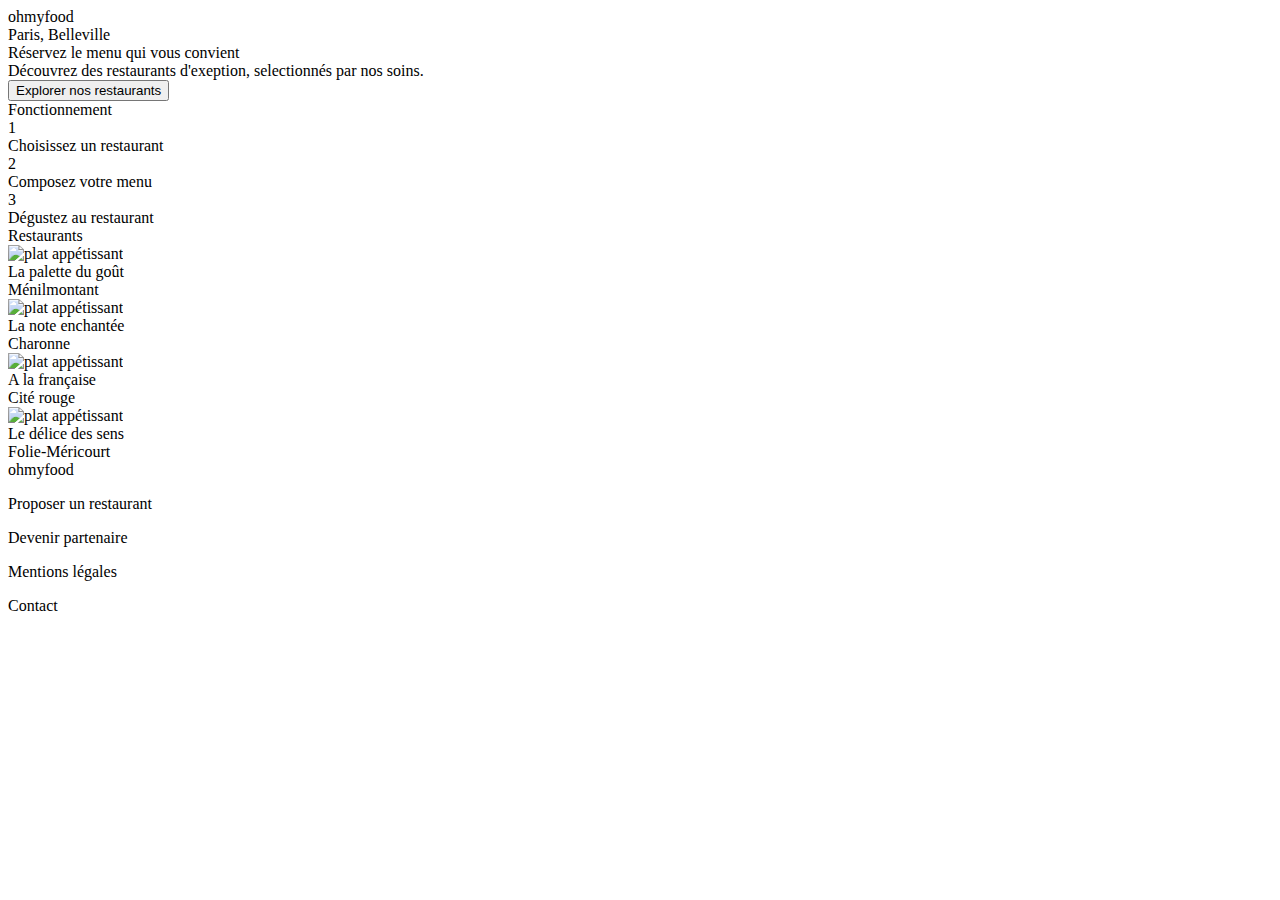
==== index.html @ 2b708295 "Accueil/mobile: image dans HTML" ====
<!DOCTYPE html>
<html lang="fr">
<head>
    <meta charset="UTF-8">
    <meta http-equiv="X-UA-Compatible" content="IE=edge">
    <meta name="viewport" content="width=device-width, initial-scale=1.0">
    <link rel="preconnect" href="https://fonts.gstatic.com">
    <link href="https://fonts.googleapis.com/css2?family=Shrikhand&display=swap" rel="stylesheet">
    <link rel="preconnect" href="https://fonts.gstatic.com">
    <link href="https://fonts.googleapis.com/css2?family=Roboto&family=Shrikhand&display=swap" rel="stylesheet">
    <link rel="stylesheet" href="style.css">
    <script src="https://kit.fontawesome.com/2bb2f2a2a8.js" crossorigin="anonymous"></script>
    <title>Document</title>
</head>
<body>

    <!-- ACCUEIL -->
    <header>
        <div class="logo">ohmyfood</div>
    </header>

    <div class="localisation">
        <i></i>
        <div class="lieu">Paris, Belleville</div>
    </div>

    <div class="presentation">
        <div class="titre1 titre1__principal">Réservez le menu qui vous convient</div>
        <div class="titre1__description">Découvrez des restaurants d'exeption, selectionnés par nos soins.</div>
        <button class="btn">Explorer nos restaurants</button>
    </div>


    <!-- FONCTIONNEMENT -->
    <div class="fonctionnements__bloc">
        <div class="titre1">Fonctionnement</div>

        <div class="fonctionnements__liste">

            <div class="fonctionnement fonctionnement--gris">
                <div class="fonctionnement__numero">1</div>
                <i class="fas fa-mobile-alt"></i>
                <div class="fonctionnement__txt">Choisissez un restaurant</div>
            </div>

            <div class="fonctionnement fonctionnement--beige">
                <div class="fonctionnement__numero">2</div>
                <i class="fas fa-bars"></i>
                <div class="fonctionnement__txt">Composez votre menu</div>
            </div>

            <div class="fonctionnement fonctionnement--violet">
                <div class="fonctionnement__numero">3</div>
                <i class="fas fa-store "></i>
                <div class="fonctionnement__txt">Dégustez au restaurant</div>
            </div>
        </div>
        
    </div>

      <!-- RESTAURANTS -->
      <div class="restaurants__bloc">
        <div class="titre1">Restaurants</div>

        <div class="restaurants__liste">

            <div class="restaurant">
                <img class="image1" src="/images/1.jpg" alt="plat appétissant">
                <div class="restaurant__footer">
                    <div class="restaurant__info"> 
                        <div class="restaurant__info__nom">La palette du goût</div>
                        <div class="restaurant__info__lieu">Ménilmontant</div>
                    </div>
                    <i class="far fa-heart"></i>
                </div> 
            </div>

            <div class="restaurant">
                <img class="image2" src="/images/2.jpg" alt="plat appétissant">
                <div class="restaurant__footer">
                    <div class="restaurant__info"> 
                        <div class="restaurant__info__nom">La note enchantée</div>
                        <div class="restaurant__info__lieu">Charonne</div>
                    </div>
                    <i class="far fa-heart"></i>
                </div> 
            </div>

            <div class="restaurant">
                <img class="image3" src="/images/3.jpg" alt="plat appétissant">
                <div class="restaurant__footer">
                    <div class="restaurant__info"> 
                        <div class="restaurant__info__nom">A la française</div>
                        <div class="restaurant__info__lieu">Cité rouge</div>
                    </div>
                    <i class="far fa-heart"></i>
                </div> 
            </div>

            <div class="restaurant">
                <img class="image4" src="/images/4.jpg" alt="plat appétissant">
                <div class="restaurant__footer">
                    <div class="restaurant__info"> 
                        <div class="restaurant__info__nom">Le délice des sens</div>
                        <div class="restaurant__info__lieu">Folie-Méricourt</div>
                    </div>
                    <i class="far fa-heart"></i>
                </div> 
            </div>
         </div>
    </div>

    <!-- FOOTER -->

    <footer>
        <div class="logo logo--smallwhite">ohmyfood</div>
        
        <div class="footer__proposer">
            <i class="fas fa-utensils"></i>
            <p>Proposer un restaurant</p>
        </div>

        <div class="footer__devenir">
            <i class="fas fa-hands-helping"></i>
            <p>Devenir partenaire</p>
        </div>

        <div class="footer__mentions"><p> Mentions légales</p></div>

        <div class="footer__contact"><p> Contact</p></div>

    </footer>


    
</body>
</html>
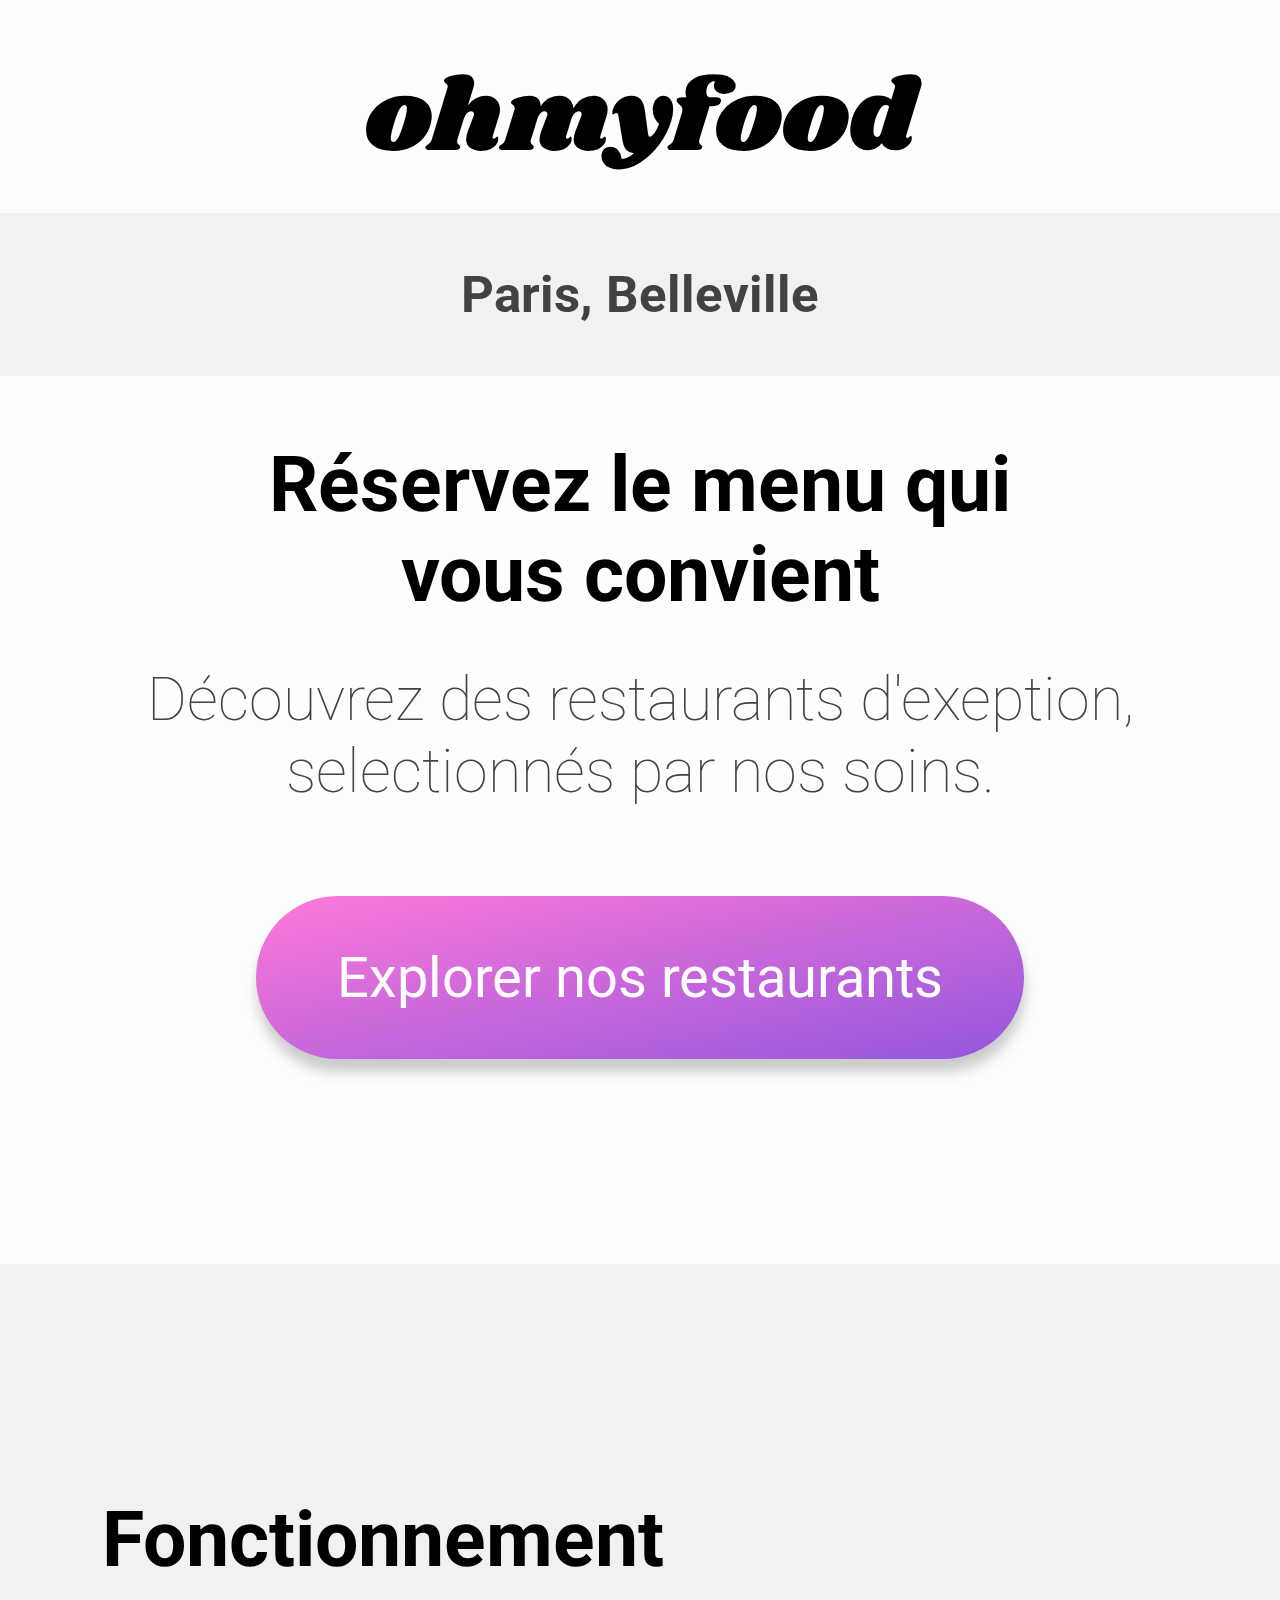
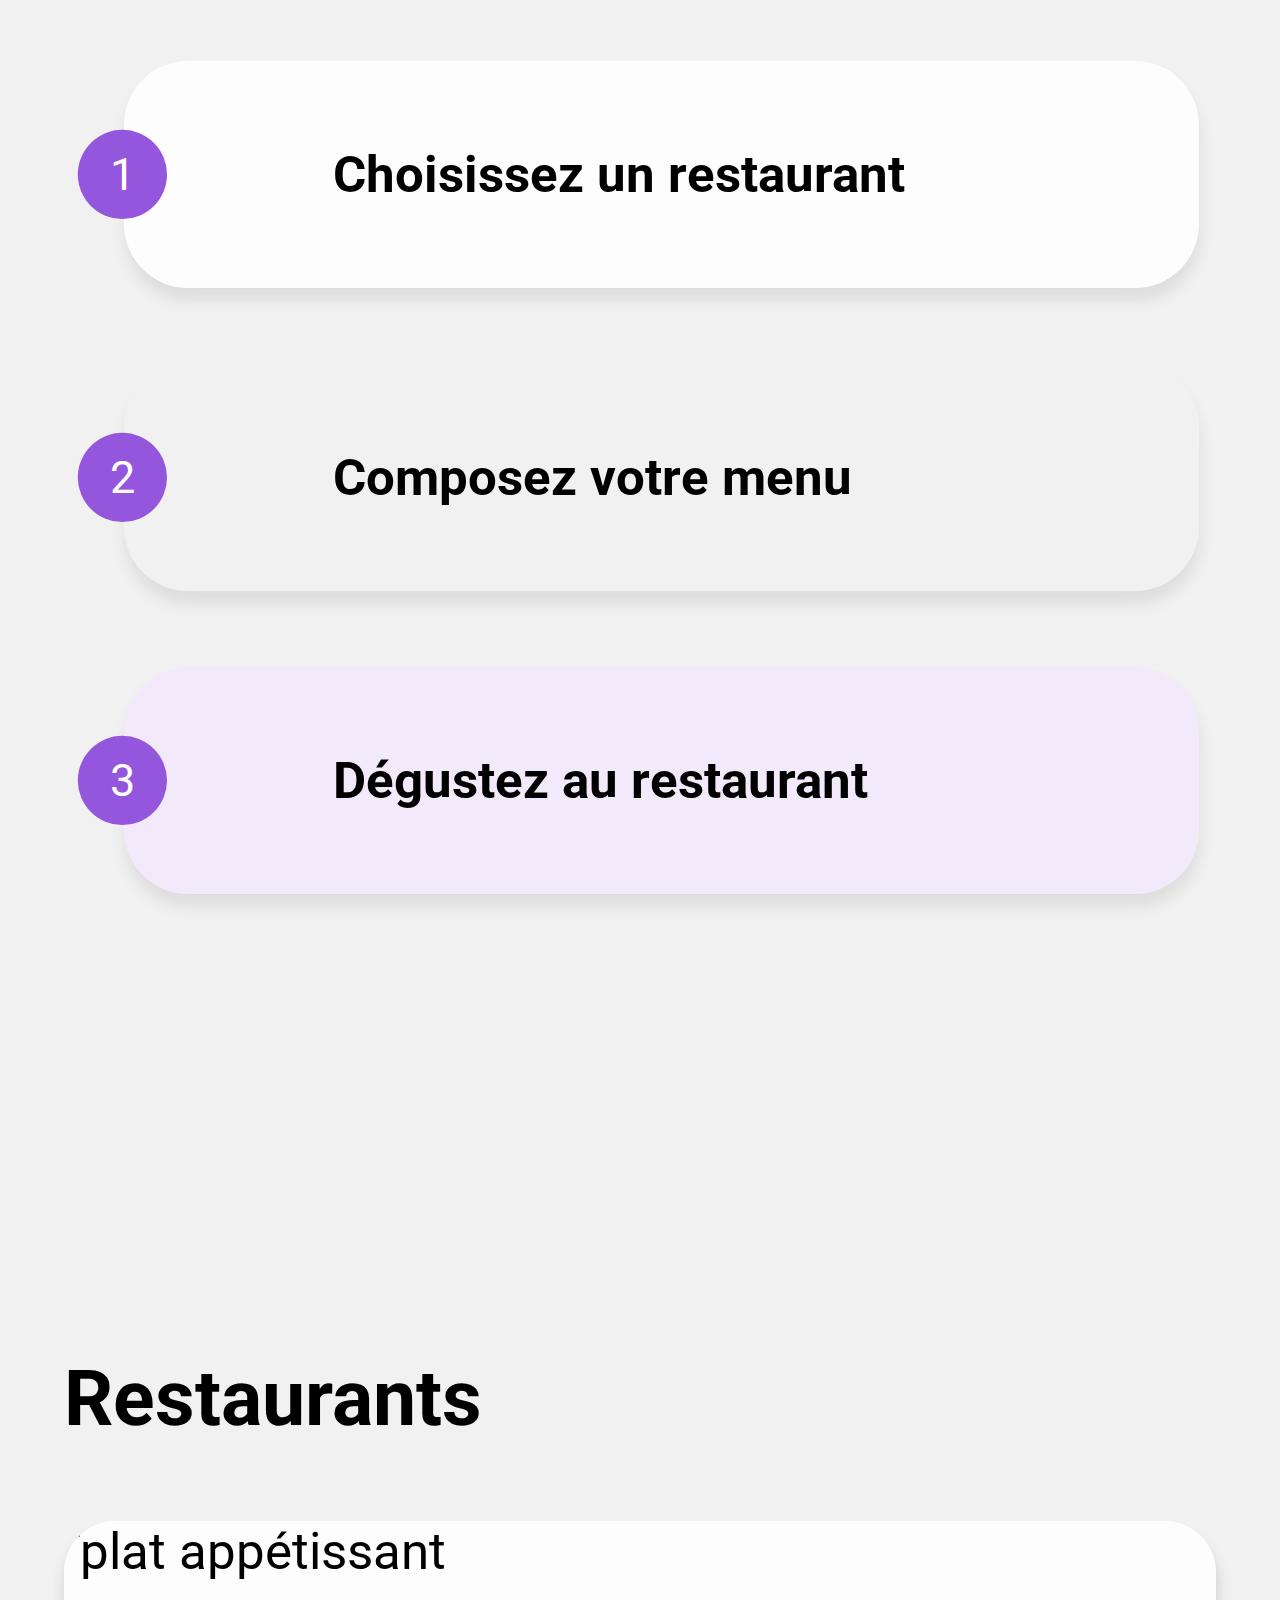
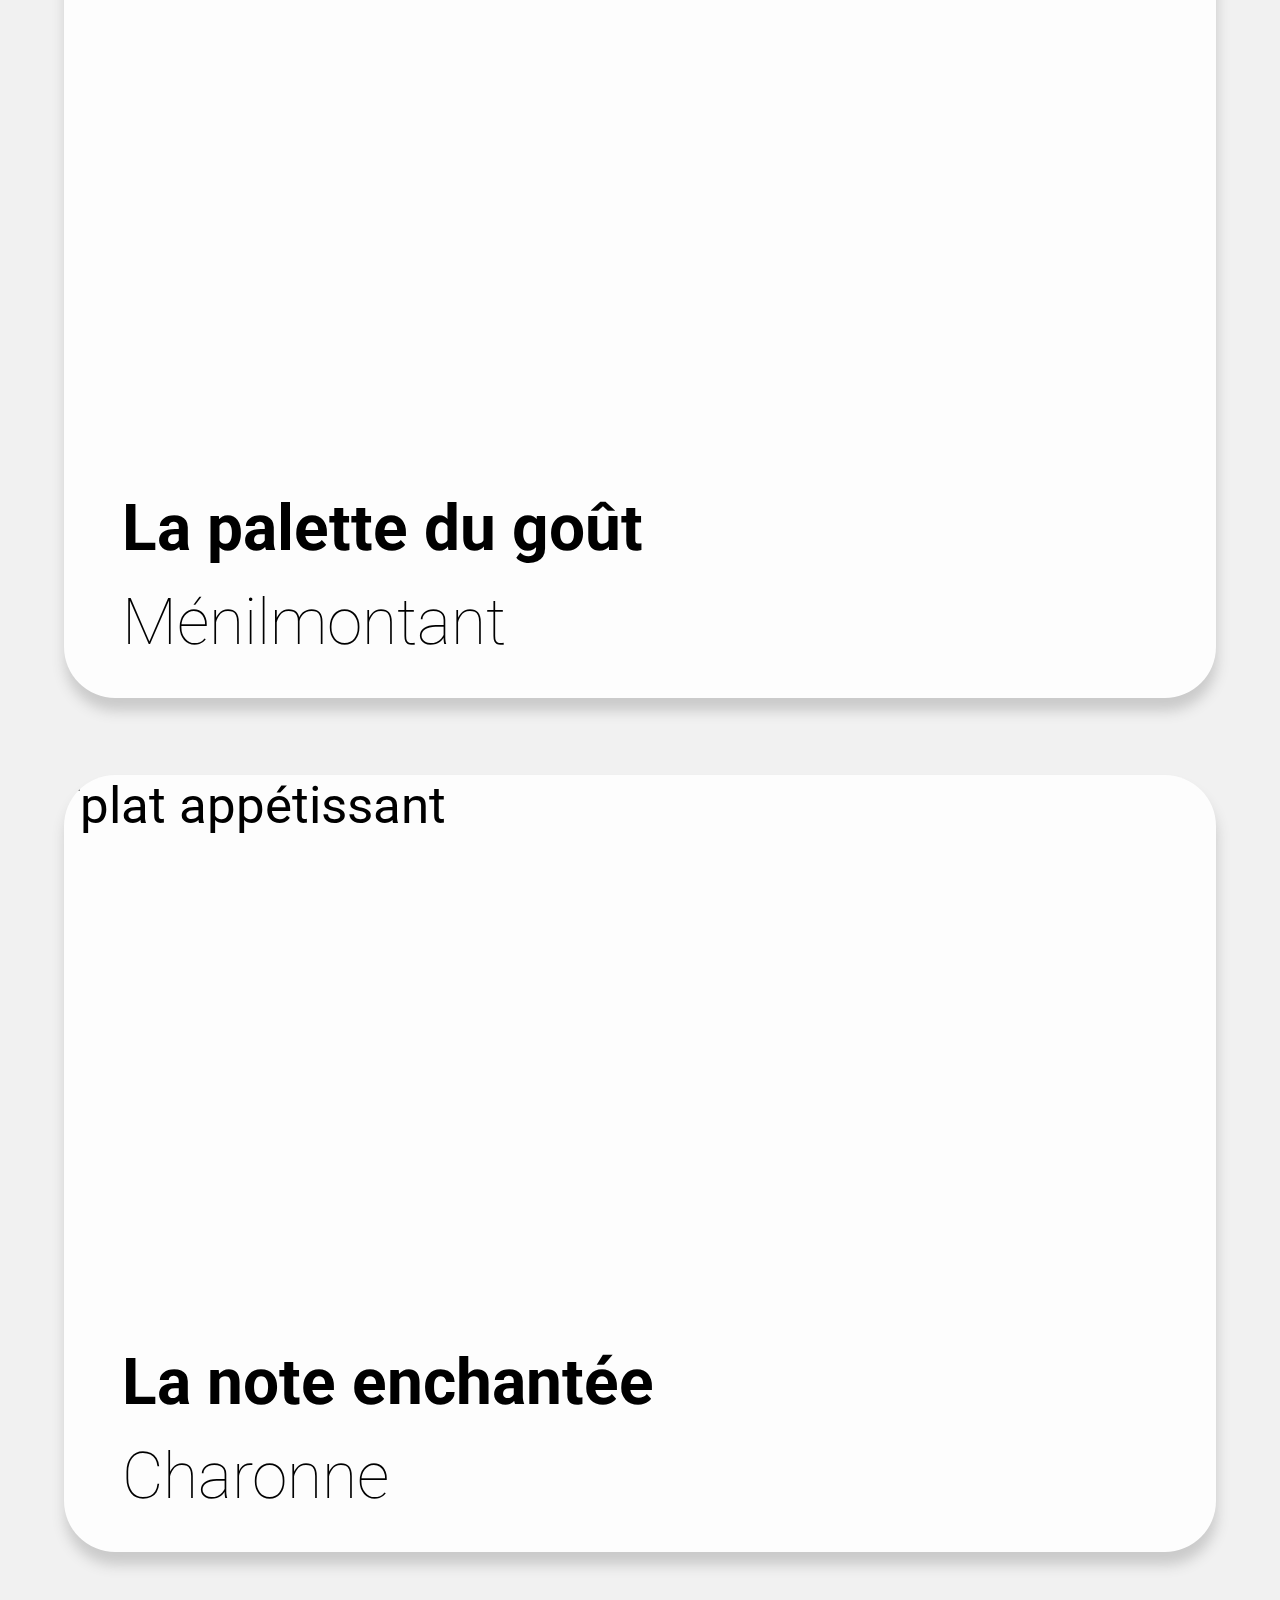
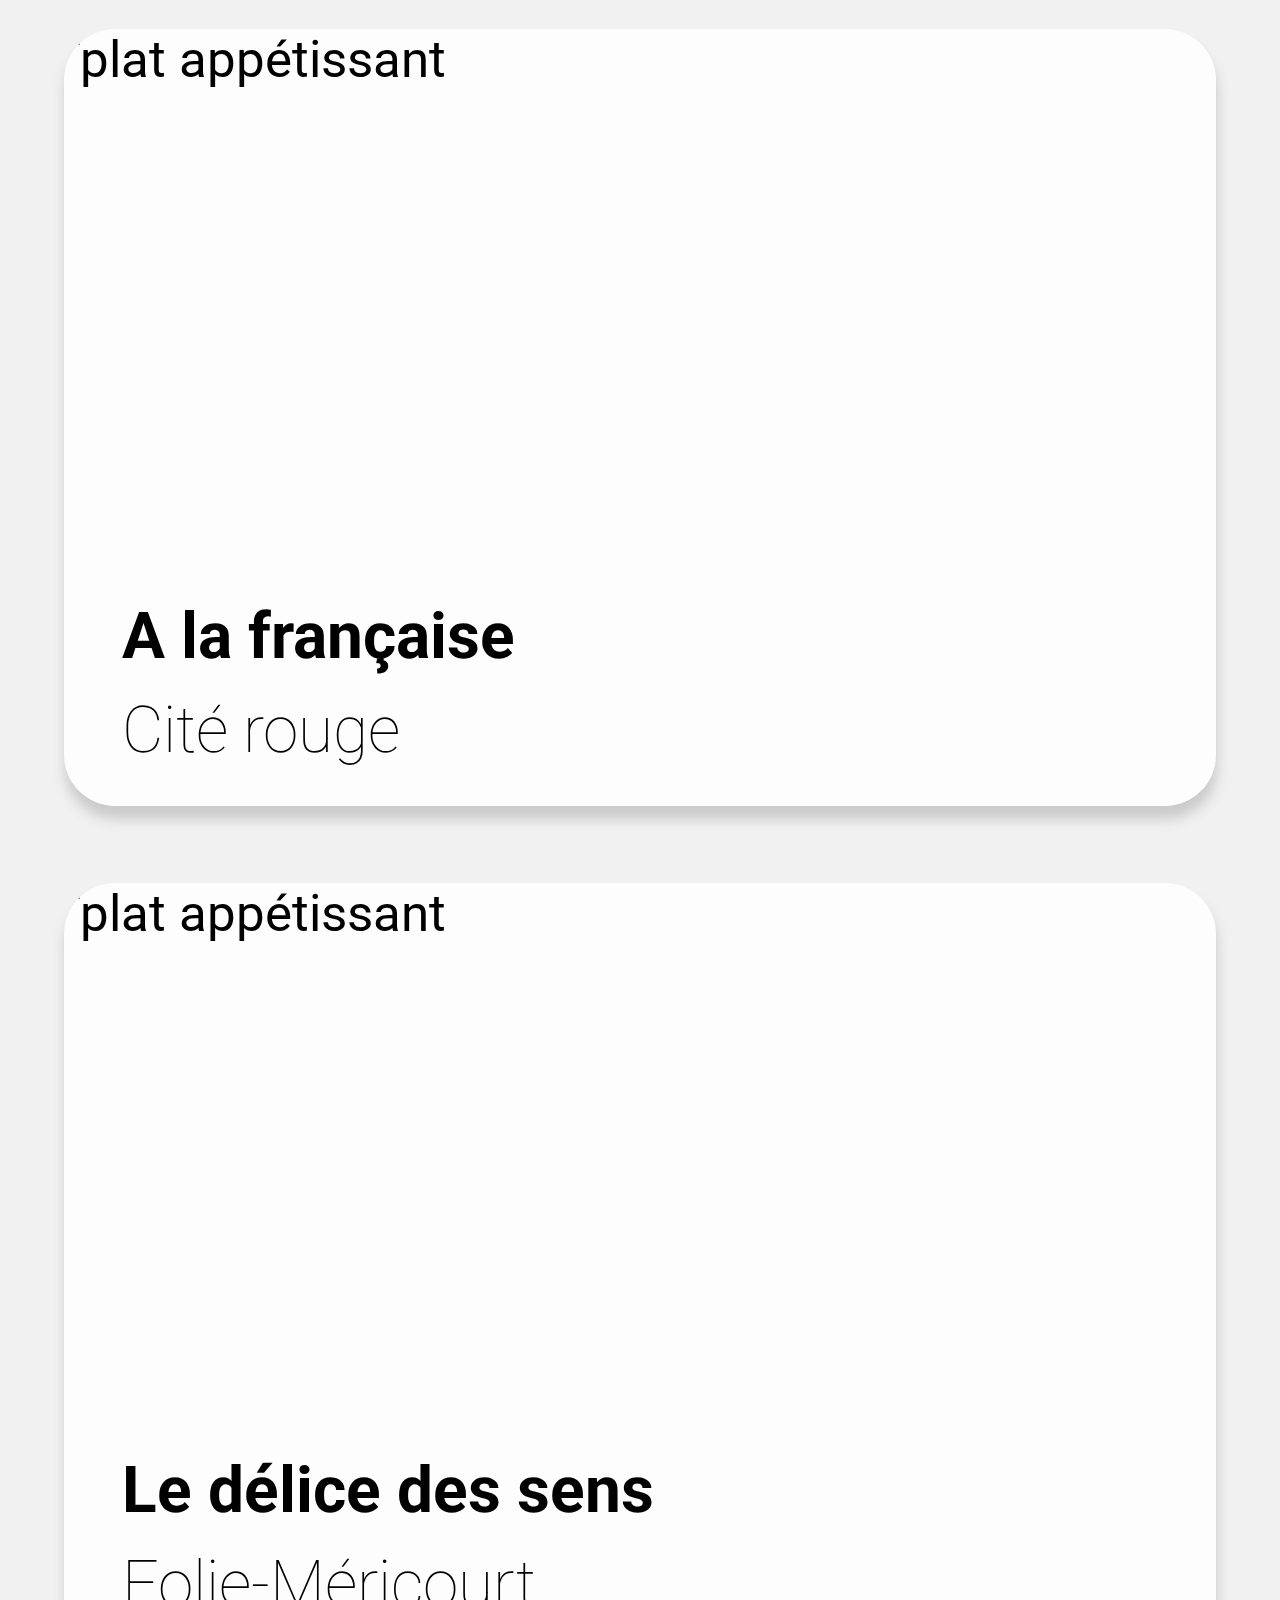
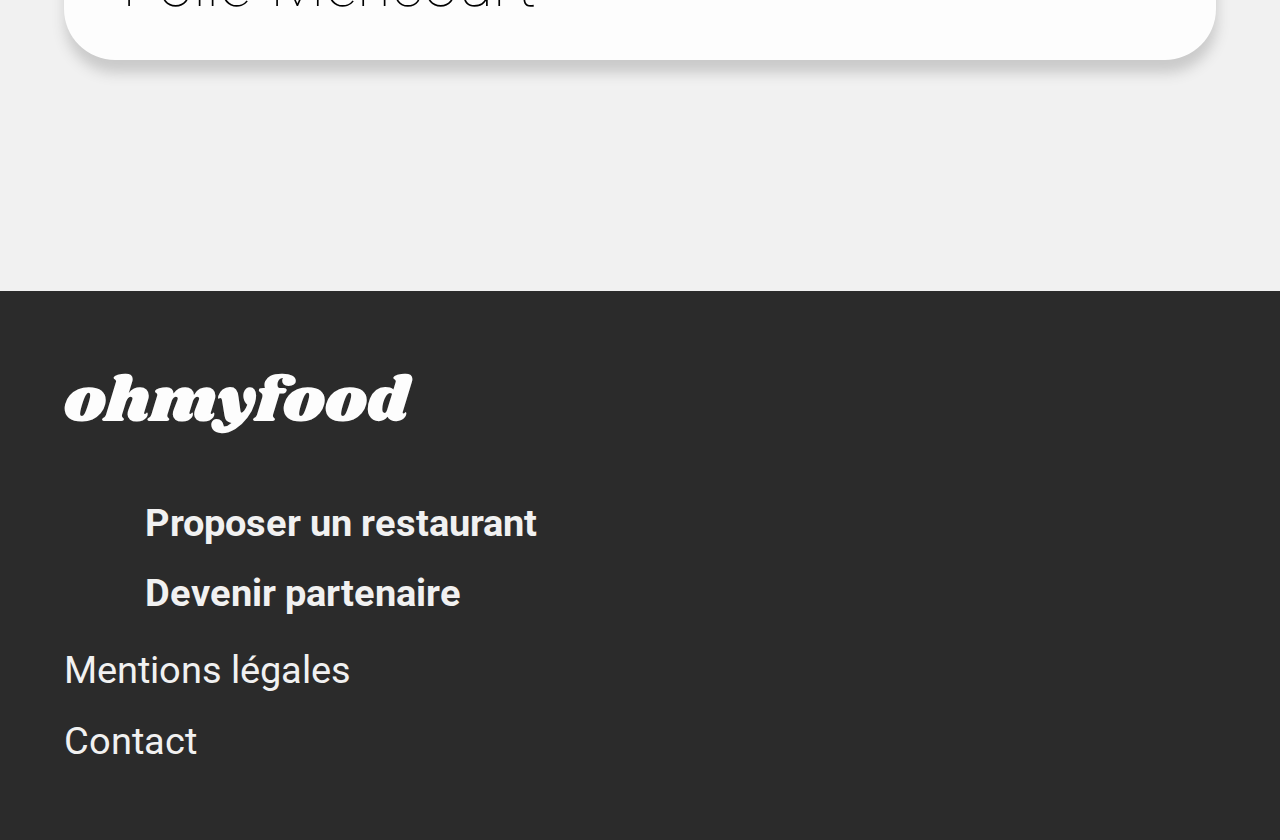
==== commit f38ff5e1: "Page menu restaurant /mobile" ====
--- a/index.html
+++ b/index.html
@@ -65,7 +65,7 @@
         <div class="restaurants__liste">
 
             <div class="restaurant">
-                <img class="image1" src="/images/1.jpg" alt="plat appétissant">
+                <img class="restaurant__image" src="images/1.jpg" alt="plat appétissant">
                 <div class="restaurant__footer">
                     <div class="restaurant__info"> 
                         <div class="restaurant__info__nom">La palette du goût</div>
@@ -76,7 +76,7 @@
             </div>
 
             <div class="restaurant">
-                <img class="image2" src="/images/2.jpg" alt="plat appétissant">
+                <img class="restaurant__image" src="images/2.jpg" alt="plat appétissant">
                 <div class="restaurant__footer">
                     <div class="restaurant__info"> 
                         <div class="restaurant__info__nom">La note enchantée</div>
@@ -87,7 +87,7 @@
             </div>
 
             <div class="restaurant">
-                <img class="image3" src="/images/3.jpg" alt="plat appétissant">
+                <img class="restaurant__image" src="images/3.jpg" alt="plat appétissant">
                 <div class="restaurant__footer">
                     <div class="restaurant__info"> 
                         <div class="restaurant__info__nom">A la française</div>
@@ -98,7 +98,7 @@
             </div>
 
             <div class="restaurant">
-                <img class="image4" src="/images/4.jpg" alt="plat appétissant">
+                <img class="restaurant__image" src="images/4.jpg" alt="plat appétissant">
                 <div class="restaurant__footer">
                     <div class="restaurant__info"> 
                         <div class="restaurant__info__nom">Le délice des sens</div>
--- a/style.css
+++ b/style.css
@@ -0,0 +1,323 @@
+* {
+  padding: 0;
+  margin: 0;
+  box-sizing: none;
+}
+
+* {
+  font-family: "Roboto", sans-serif;
+}
+
+body {
+  background-color: #f1f1f1;
+}
+
+html {
+  font-size: 4vw;
+}
+
+.logo {
+  font-family: "Shrikhand", cursive;
+  font-size: 2rem;
+  text-align: center;
+}
+.logo--smallwhite {
+  color: #fdfdfd;
+  font-size: 5vw;
+  text-align: left;
+}
+
+h1 {
+  font-family: "Shrikhand", cursive;
+  font-size: 2rem;
+  text-transform: capitalize;
+  font-weight: normal;
+}
+
+.lieu {
+  text-align: center;
+  font-weight: bold;
+  color: #424242;
+  font-size: 1rem;
+}
+
+.titre1 {
+  font-size: 1.5rem;
+  font-weight: bolder;
+}
+.titre1__principal {
+  text-align: center;
+}
+
+.titre1__description {
+  font-size: 1.2rem;
+  font-weight: 100;
+  color: #424242;
+  text-align: center;
+}
+
+.btn {
+  font-size: 1.1rem;
+  color: #fdfdfd;
+}
+
+.fonctionnement__txt {
+  font-size: 4vw;
+  font-weight: bold;
+}
+
+.restaurant__info__nom {
+  font-size: 5vw;
+  font-weight: bold;
+}
+
+.restaurant__info__lieu {
+  font-size: 5vw;
+  font-weight: 100;
+}
+
+footer p, footer i {
+  color: #f1f1f1;
+  font-size: 3vw;
+}
+
+.footer__proposer, .footer__devenir {
+  font-weight: bold;
+}
+
+.entrees__titre, .plats__titre, .desserts__titre {
+  display: inline-block;
+  text-transform: uppercase;
+  border-style: none none solid none;
+  border-color: #99E2D0;
+  font-size: 1.1rem;
+  padding-bottom: 1vw;
+  margin-top: 8vw;
+}
+
+.plat__nom {
+  font-size: 1.2rem;
+  font-weight: bolder;
+}
+
+.plat__prix {
+  font-weight: bolder;
+}
+
+.btn {
+  width: 60%;
+  align-items: center;
+  margin: 3vw 20% 10vw 20%;
+  padding: 3.8vw 3%;
+  border-radius: 10vw;
+  border-style: none;
+  box-shadow: 1px 1vw 1vw #cacaca;
+  background: linear-gradient(to top left, #9356DC, #FF79DA);
+}
+
+.fonctionnement {
+  display: flex;
+  flex-direction: row;
+  justify-content: flex-start;
+  align-items: center;
+  width: 90%;
+  padding: 4.5vw 5%;
+  margin: 3vw 3% 3vw 7%;
+  border-radius: 5vw;
+  box-shadow: 1px 1vw 1vw #dfdede;
+  background-color: #fdfdfd;
+}
+.fonctionnement--beige {
+  background-color: #f1f1f1;
+}
+.fonctionnement--violet {
+  background-color: #f2eafb;
+}
+.fonctionnement--violet i {
+  color: #9356DC;
+}
+.fonctionnement__numero {
+  color: white;
+  font-size: 3.5vw;
+  background-color: #9356DC;
+  padding: 3% 4.5%;
+  clip-path: circle(40% at 50% 50%);
+  text-align: center;
+  margin: 0 4%;
+  position: relative;
+  left: -15.5%;
+}
+.fonctionnement i {
+  font-size: 5vw;
+  color: #757575;
+  margin: 0 4%;
+  position: relative;
+  left: -15.5%;
+}
+.fonctionnement__txt {
+  margin: 0 0 0 4%;
+  position: relative;
+  left: -15.5%;
+}
+
+.restaurant {
+  display: flex;
+  flex-direction: column;
+  width: 100%;
+  padding: 0;
+  margin: 3vw 0;
+  border-radius: 4vw;
+  box-shadow: 1px 1vw 1vw #cacaca;
+  background-color: #fdfdfd;
+}
+.restaurant__image {
+  object-fit: cover;
+  object-position: center;
+  border-radius: 4vw 4vw 0 0;
+  height: 40vw;
+}
+.restaurant__footer {
+  display: flex;
+  flex-direction: row;
+  justify-content: space-between;
+  align-items: center;
+  margin: 3vw 5%;
+}
+
+.plat {
+  display: flex;
+  flex-direction: column;
+  gap: 5px;
+  margin: 4vw 0;
+  padding: 3vw 3%;
+  background-color: #fdfdfd;
+  border-radius: 4vw;
+  box-shadow: 1px 1vw 1vw #dadada;
+}
+.plat__info {
+  display: flex;
+  flex-direction: row;
+  justify-content: space-between;
+}
+.plat__prix {
+  padding-right: 4%;
+}
+
+header {
+  text-align: center;
+  margin: 0;
+  padding: 3.5vw 0 1.5vw 0;
+  background-color: #fdfdfd;
+}
+
+footer {
+  display: flex;
+  flex-direction: column;
+  justify-content: space-between;
+  background-color: #2b2b2b;
+  padding: 5%;
+}
+footer i {
+  margin-right: 2%;
+  width: 5%;
+}
+
+.logo--smallwhite {
+  margin-bottom: 3vw;
+}
+
+.footer__proposer, .footer__devenir, .footer__contact {
+  display: flex;
+  margin: 1vw 0;
+}
+
+.footer__mentions {
+  margin: 1.5vw 0 1vw 0;
+}
+
+.lieu {
+  padding: 4vw;
+  background-color: #f1f1f1;
+}
+
+.presentation {
+  background-color: #fdfdfd;
+  padding-bottom: 6vw;
+}
+
+.titre1__principal {
+  padding: 5vw 15% 2vw 15%;
+}
+
+.titre1__description {
+  margin: 1.3vw 7% 4vw 7%;
+}
+
+.fonctionnements__bloc {
+  padding: 15vw 8%;
+}
+
+.fonctionnements__bloc .titre1 {
+  margin: 3vw 0;
+}
+
+.fonctionnements__liste {
+  display: flex;
+  flex-direction: column;
+  justify-content: center;
+  align-items: center;
+}
+
+.restaurants__bloc {
+  padding: 15vw 5%;
+  background-color: #f1f1f1;
+}
+
+.restaurants__bloc .titre1 {
+  margin: 3vw 0;
+}
+
+.restaurants__liste {
+  display: flex;
+  flex-direction: column;
+  justify-content: center;
+  align-items: center;
+}
+
+.restaurant__info__nom {
+  margin: 1.5vw 0;
+}
+
+.restaurant i {
+  font-size: 5vw;
+}
+
+.menu__image {
+  object-fit: cover;
+  object-position: center;
+  height: 70vw;
+}
+
+.menu {
+  padding: 0 5%;
+  border-radius: 12vw 12vw 0 0;
+  background-color: #f1f1f1;
+  position: relative;
+  bottom: 13vw;
+}
+.menu__header {
+  display: flex;
+  justify-content: space-between;
+  align-items: center;
+  padding: 7.5vw 0;
+}
+.menu__header i {
+  padding-right: 6%;
+  font-size: 6.5vw;
+}
+
+.btn {
+  background-color: yellow;
+}
+
+/*# sourceMappingURL=style.css.map */
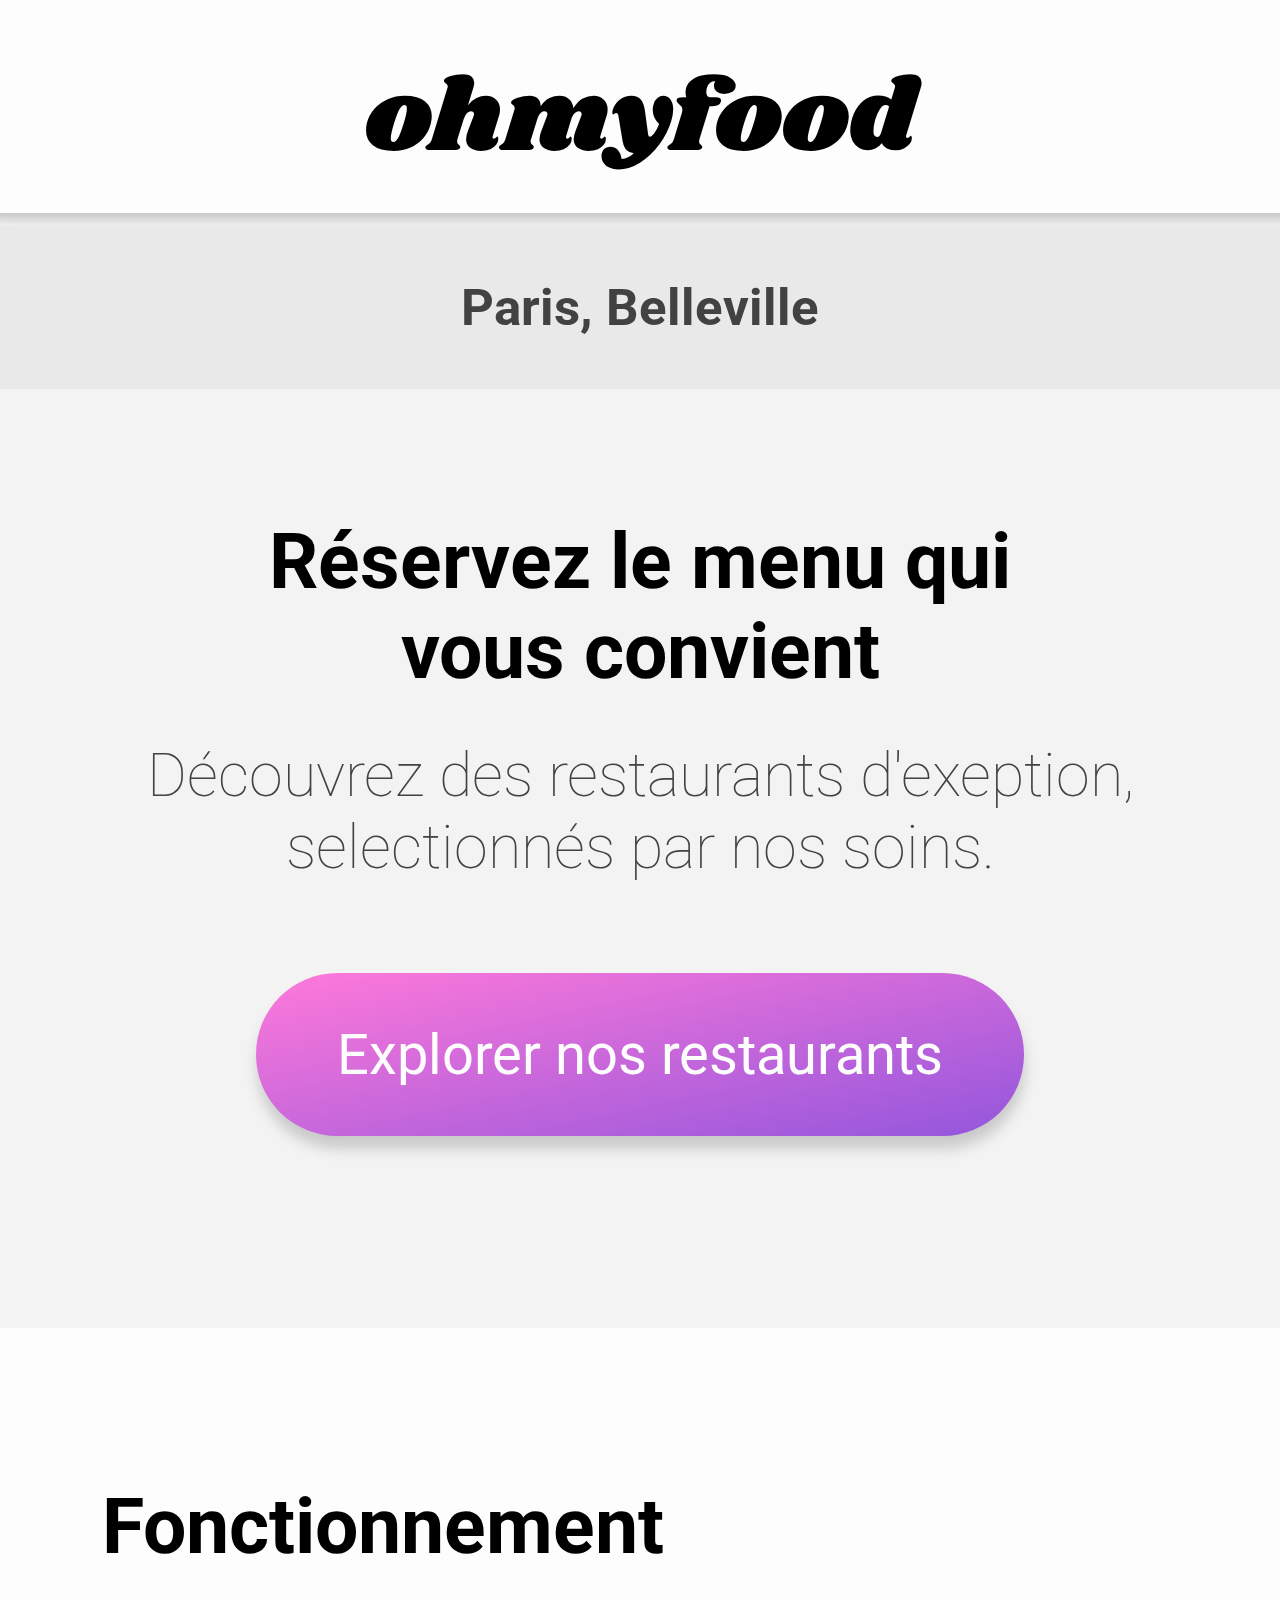
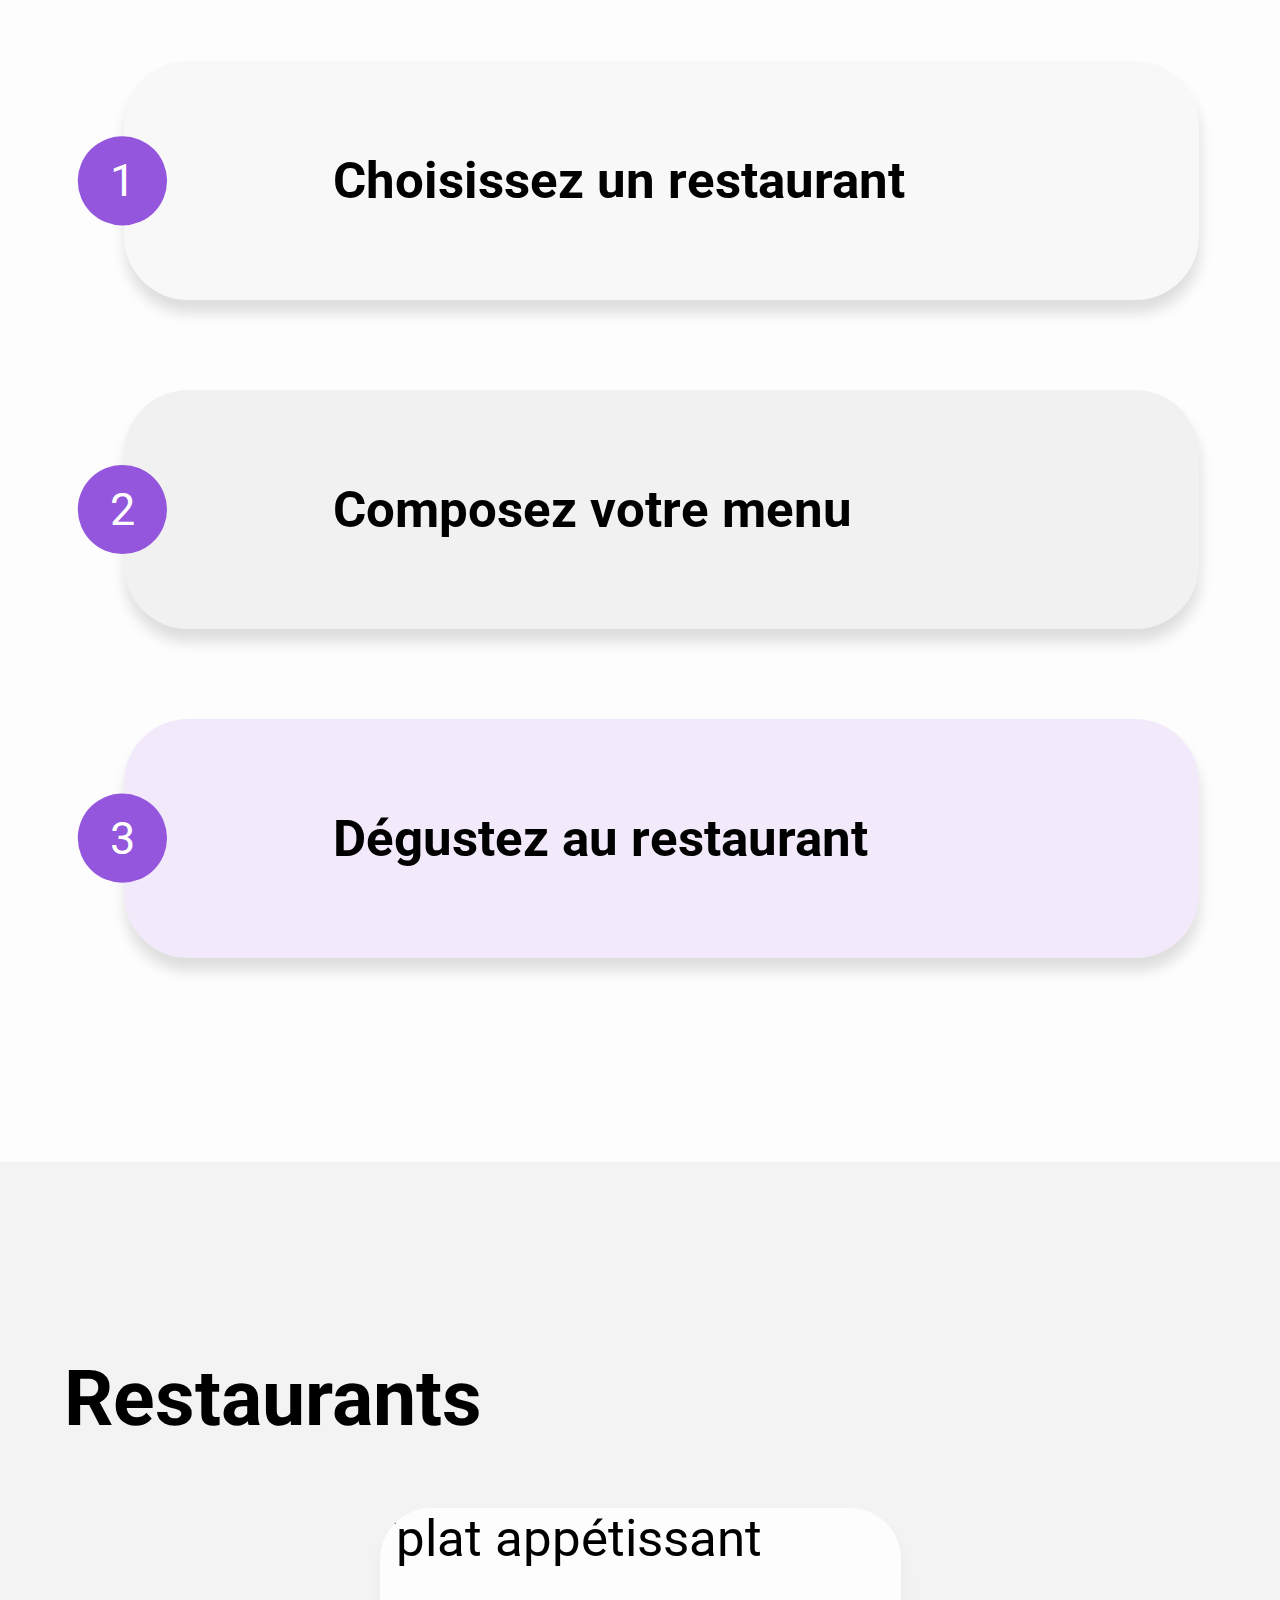
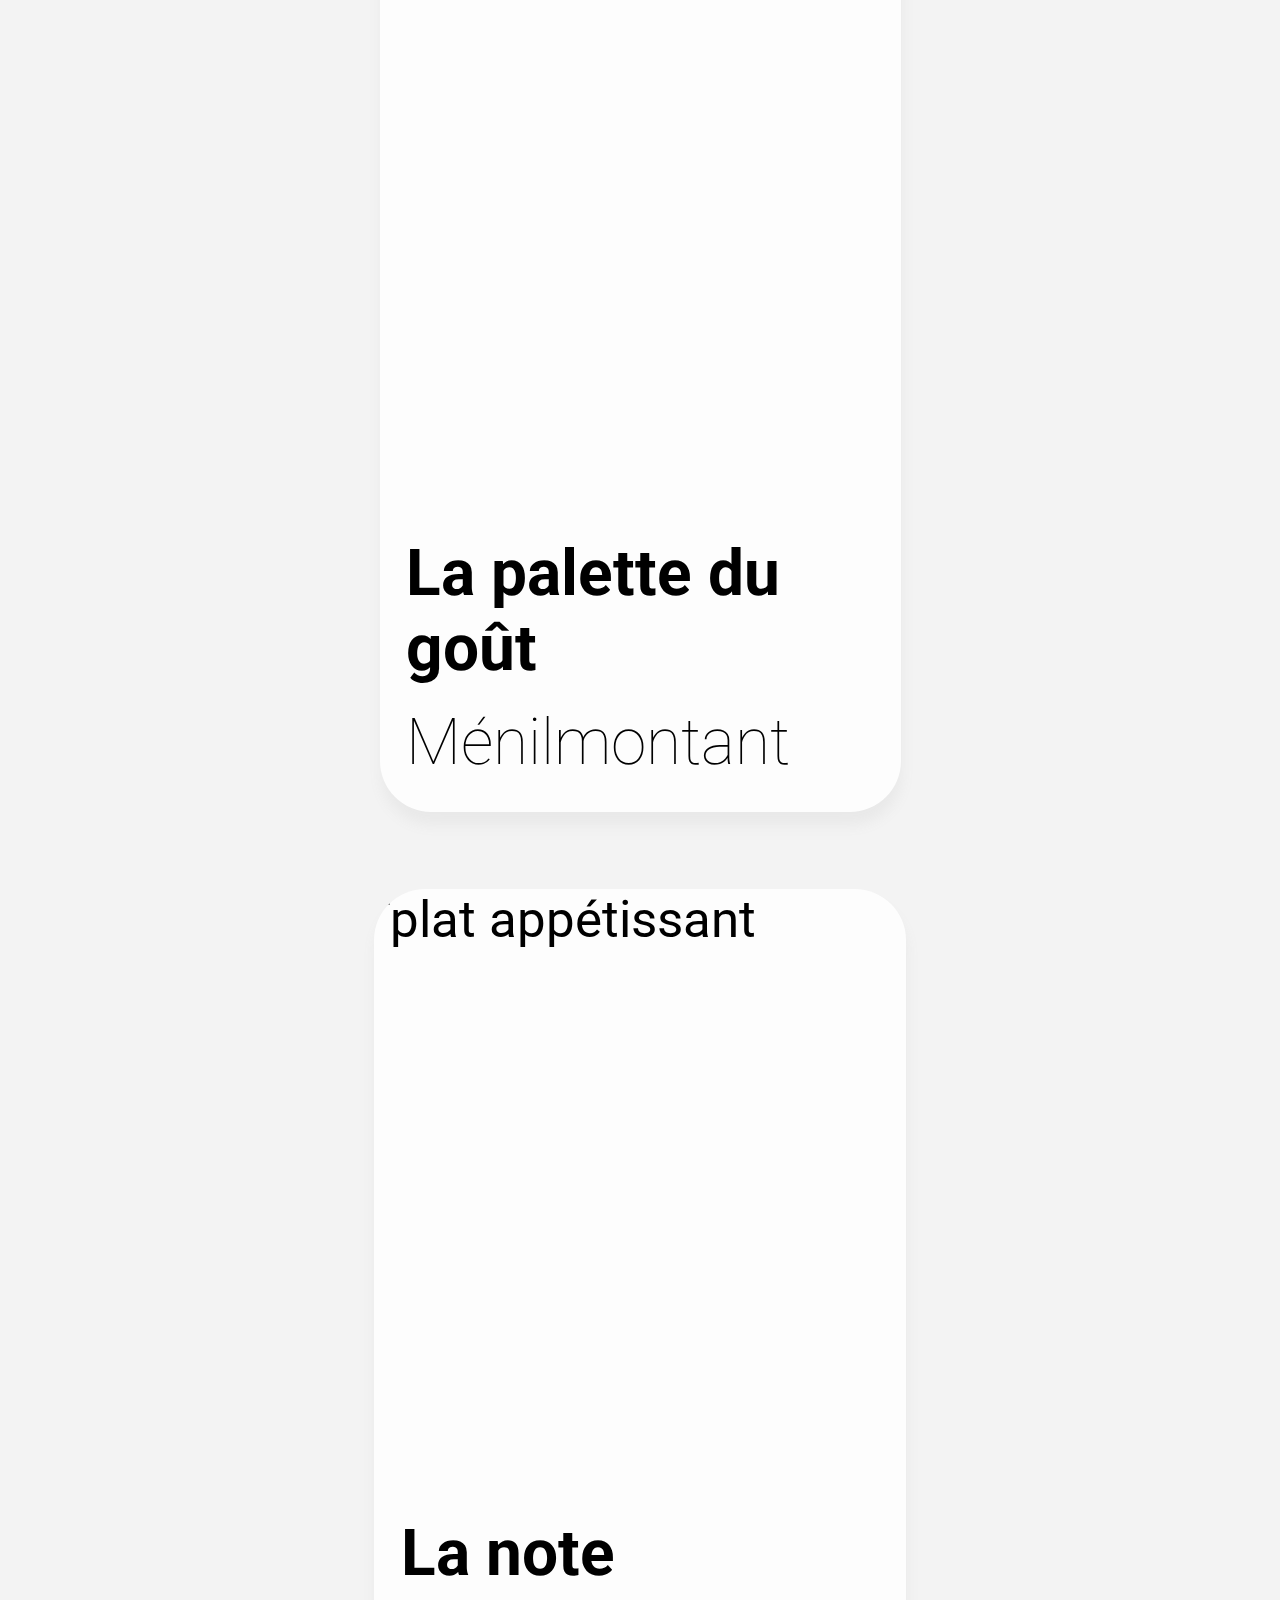
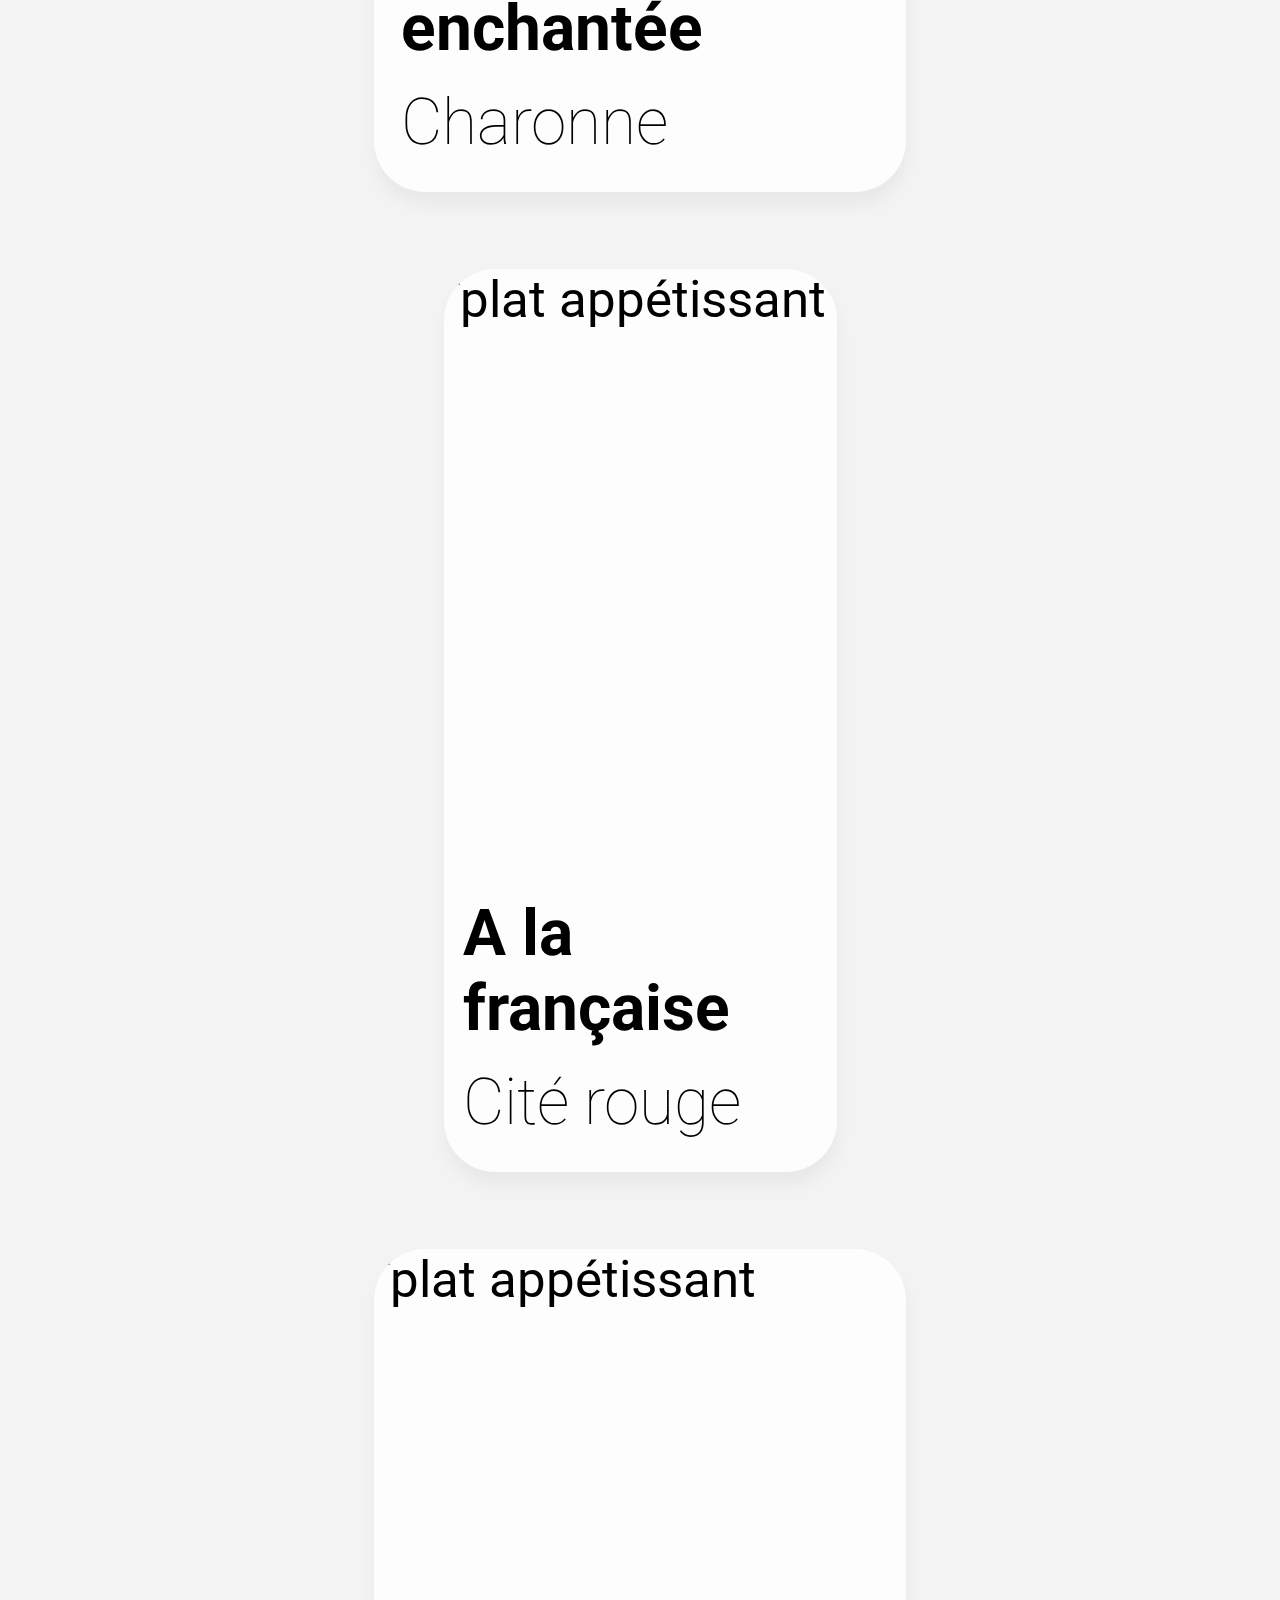
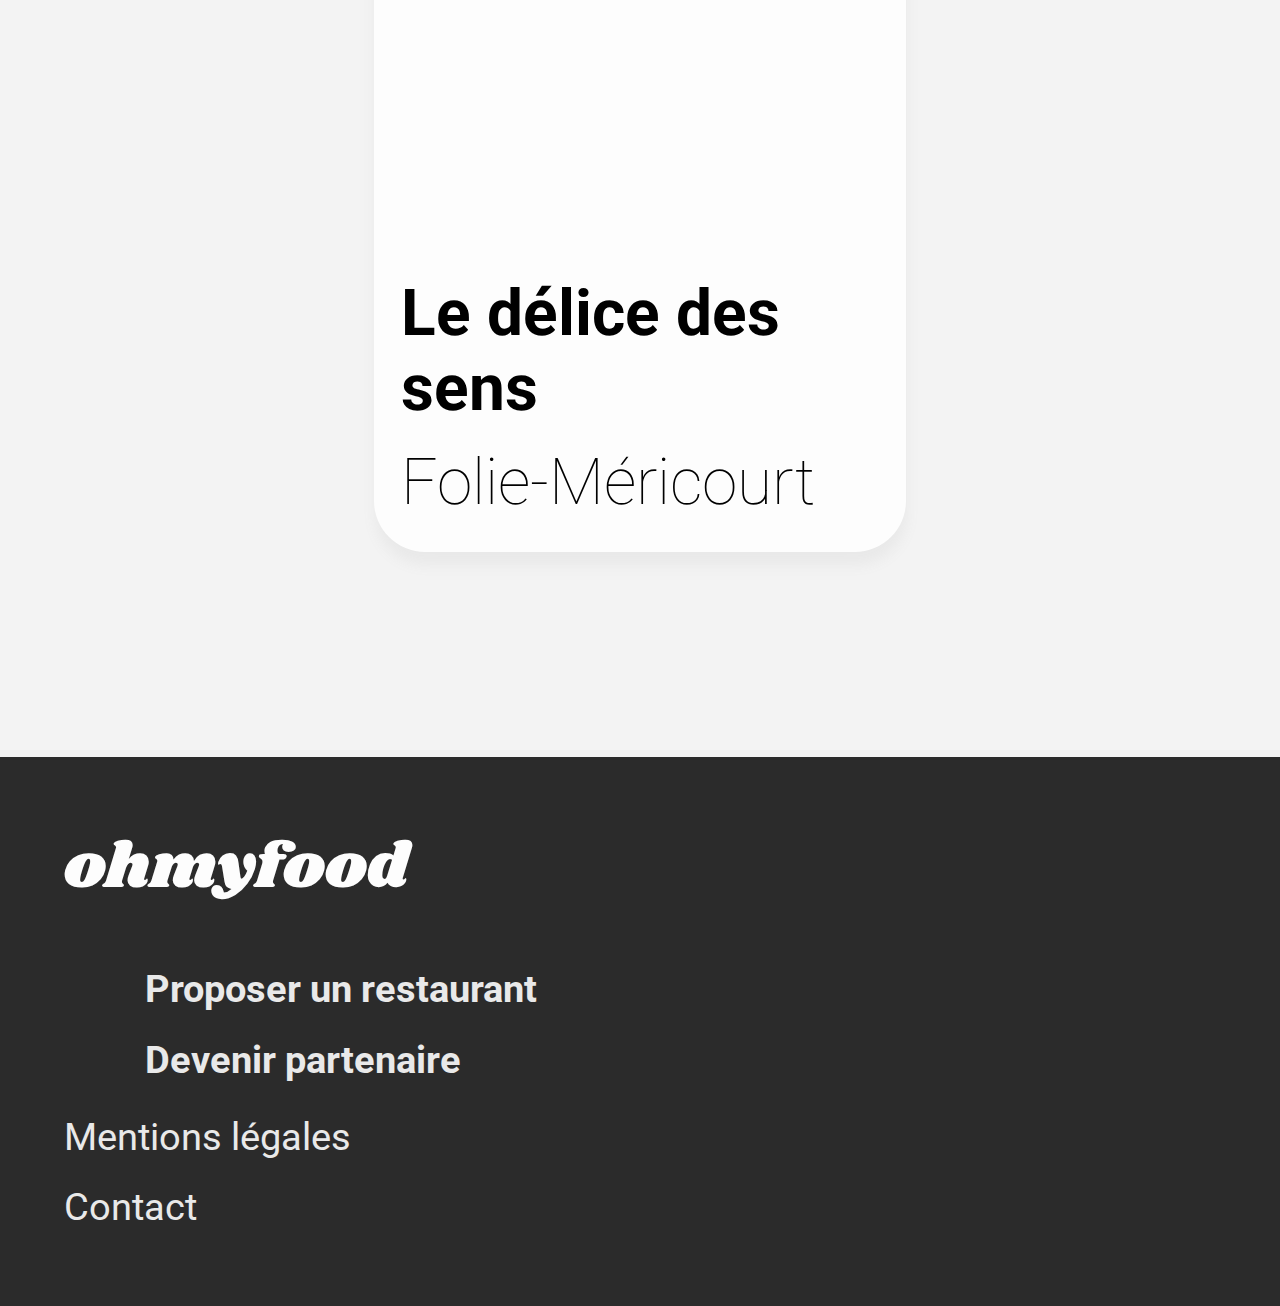
==== commit 9f46a4b8: "Animation hoxer + "..." et ajout des autres pages restaurant" ====
--- a/index.html
+++ b/index.html
@@ -10,7 +10,8 @@
     <link href="https://fonts.googleapis.com/css2?family=Roboto&family=Shrikhand&display=swap" rel="stylesheet">
     <link rel="stylesheet" href="style.css">
     <script src="https://kit.fontawesome.com/2bb2f2a2a8.js" crossorigin="anonymous"></script>
-    <title>Document</title>
+
+    <title>ohmyfood</title>
 </head>
 <body>
 
@@ -18,6 +19,8 @@
     <header>
         <div class="logo">ohmyfood</div>
     </header>
+
+    <div class="separation"></div>
 
     <div class="localisation">
         <i></i>
@@ -64,7 +67,7 @@
 
         <div class="restaurants__liste">
 
-            <div class="restaurant">
+            <a href="La_palette_du_gout.html" class="restaurant">
                 <img class="restaurant__image" src="images/1.jpg" alt="plat appétissant">
                 <div class="restaurant__footer">
                     <div class="restaurant__info"> 
@@ -73,9 +76,9 @@
                     </div>
                     <i class="far fa-heart"></i>
                 </div> 
-            </div>
+            </a>
 
-            <div class="restaurant">
+            <a href="La_note_enchantee.html" class="restaurant">
                 <img class="restaurant__image" src="images/2.jpg" alt="plat appétissant">
                 <div class="restaurant__footer">
                     <div class="restaurant__info"> 
@@ -84,9 +87,9 @@
                     </div>
                     <i class="far fa-heart"></i>
                 </div> 
-            </div>
+            </a>
 
-            <div class="restaurant">
+            <a href="A_la_française.html" class="restaurant">
                 <img class="restaurant__image" src="images/3.jpg" alt="plat appétissant">
                 <div class="restaurant__footer">
                     <div class="restaurant__info"> 
@@ -95,9 +98,9 @@
                     </div>
                     <i class="far fa-heart"></i>
                 </div> 
-            </div>
+            </a>
 
-            <div class="restaurant">
+            <a href="Le_delice_des_sens.html" class="restaurant">
                 <img class="restaurant__image" src="images/4.jpg" alt="plat appétissant">
                 <div class="restaurant__footer">
                     <div class="restaurant__info"> 
@@ -106,7 +109,7 @@
                     </div>
                     <i class="far fa-heart"></i>
                 </div> 
-            </div>
+            </a>
          </div>
     </div>
 
--- a/style.css
+++ b/style.css
@@ -1,19 +1,34 @@
+@keyframes apparition {
+  from {
+    opacity: 0;
+    transform: translateY(5vh);
+  }
+  to {
+    opacity: 1;
+    transform: translateY(0);
+  }
+}
 * {
   padding: 0;
   margin: 0;
   box-sizing: none;
 }
 
+body {
+  background-color: #e9e9e9;
+}
+
 * {
   font-family: "Roboto", sans-serif;
 }
 
-body {
-  background-color: #f1f1f1;
-}
-
 html {
   font-size: 4vw;
+}
+
+a {
+  text-decoration: none;
+  color: black;
 }
 
 .logo {
@@ -77,7 +92,7 @@
 }
 
 footer p, footer i {
-  color: #f1f1f1;
+  color: #e9e9e9;
   font-size: 3vw;
 }
 
@@ -100,6 +115,10 @@
   font-weight: bolder;
 }
 
+.plat__ingredients {
+  transition: all 1s 0.3s;
+}
+
 .plat__prix {
   font-weight: bolder;
 }
@@ -121,11 +140,11 @@
   justify-content: flex-start;
   align-items: center;
   width: 90%;
-  padding: 4.5vw 5%;
-  margin: 3vw 3% 3vw 7%;
+  padding: 5vw 5%;
+  margin: 3vw 3% 4vw 7%;
   border-radius: 5vw;
   box-shadow: 1px 1vw 1vw #dfdede;
-  background-color: #fdfdfd;
+  background-color: #f8f8f8;
 }
 .fonctionnement--beige {
   background-color: #f1f1f1;
@@ -163,44 +182,131 @@
 .restaurant {
   display: flex;
   flex-direction: column;
-  width: 100%;
-  padding: 0;
   margin: 3vw 0;
   border-radius: 4vw;
-  box-shadow: 1px 1vw 1vw #cacaca;
+  box-shadow: 1px 1vw 1vw #e9e9e9;
   background-color: #fdfdfd;
+  cursor: pointer;
 }
 .restaurant__image {
   object-fit: cover;
   object-position: center;
   border-radius: 4vw 4vw 0 0;
-  height: 40vw;
+  height: 45vw;
 }
 .restaurant__footer {
   display: flex;
   flex-direction: row;
   justify-content: space-between;
   align-items: center;
-  margin: 3vw 5%;
+  padding: 2.5vw 5%;
 }
 
 .plat {
   display: flex;
-  flex-direction: column;
-  gap: 5px;
+  flex-direction: row;
+  justify-content: unsafe;
+  align-items: center;
+  width: 100%;
   margin: 4vw 0;
-  padding: 3vw 3%;
+  padding-left: 3%;
+  cursor: pointer;
+  overflow: hidden;
+  white-space: nowrap;
+  text-overflow: ellipsis;
   background-color: #fdfdfd;
   border-radius: 4vw;
   box-shadow: 1px 1vw 1vw #dadada;
+  animation: apparition 0.8s ease-out 0.5s backwards;
+}
+.plat--1 {
+  animation-delay: 0.1s;
+}
+.plat--2 {
+  animation-delay: 0.2s;
+}
+.plat--3 {
+  animation-delay: 0.3s;
+}
+.plat--4 {
+  animation-delay: 0.4s;
+}
+.plat--5 {
+  animation-delay: 0.5s;
+}
+.plat--6 {
+  animation-delay: 0.6s;
+}
+.plat--7 {
+  animation-delay: 0.7s;
+}
+.plat--8 {
+  animation-delay: 0.8s;
+}
+.plat--9 {
+  animation-delay: 0.9s;
 }
 .plat__info {
   display: flex;
-  flex-direction: row;
+  flex-direction: column;
   justify-content: space-between;
+  width: 80%;
+  padding: 4% 0;
+  white-space: nowrap;
+  text-overflow: ellipsis;
+  transition: all 1s 0.3s;
+}
+.plat__ingredients {
+  white-space: nowrap;
+  overflow: hidden;
+  text-overflow: ellipsis;
+  transition: all 1s 3s;
+}
+.plat__nom {
+  white-space: nowrap;
 }
 .plat__prix {
-  padding-right: 4%;
+  text-align: center;
+  position: relative;
+  top: 3vw;
+  left: 7vw;
+  padding: 0 2% 0 0;
+  width: 10vw;
+  transform: translateX(0);
+  transition: all 1s 0.3s;
+}
+.plat__ok {
+  background-color: #99E2D0;
+  width: 0;
+  transform: translateX(0);
+  transition: all 1s 0.3s;
+  text-align: center;
+  position: relative;
+  left: 7vw;
+}
+.plat i {
+  font-size: 1.5rem;
+  color: #fdfdfd;
+  padding: 5.7vw 0;
+  transform: rotate(360deg);
+  transition: all 1s 0.3s;
+}
+.plat:hover i {
+  transform: rotate(0deg);
+}
+.plat:hover .plat__ok, .plat:hover .plat__prix {
+  transform: translateX(-7vw);
+}
+.plat:hover .plat__ok {
+  width: 20%;
+}
+.plat:hover .plat__info {
+  width: 67%;
+}
+.plat:hover .plat__ingredients {
+  white-space: nowrap;
+  overflow: hidden;
+  text-overflow: ellipsis;
 }
 
 header {
@@ -208,6 +314,11 @@
   margin: 0;
   padding: 3.5vw 0 1.5vw 0;
   background-color: #fdfdfd;
+}
+
+.separation {
+  height: 1vw;
+  background: linear-gradient(to bottom, #c9c9c9, #f1f1f1);
 }
 
 footer {
@@ -237,12 +348,14 @@
 
 .lieu {
   padding: 4vw;
-  background-color: #f1f1f1;
+  background-color: #e9e9e9;
+  box-shadow: 10px 10px 10px black;
 }
 
 .presentation {
-  background-color: #fdfdfd;
+  background-color: #f3f3f3;
   padding-bottom: 6vw;
+  padding: 5vw 0;
 }
 
 .titre1__principal {
@@ -254,11 +367,12 @@
 }
 
 .fonctionnements__bloc {
-  padding: 15vw 8%;
+  padding: 12vw 8%;
+  background-color: #fdfdfd;
 }
 
 .fonctionnements__bloc .titre1 {
-  margin: 3vw 0;
+  margin: 0 0 4vw 0;
 }
 
 .fonctionnements__liste {
@@ -269,12 +383,12 @@
 }
 
 .restaurants__bloc {
-  padding: 15vw 5%;
-  background-color: #f1f1f1;
+  padding: 13vw 5%;
+  background-color: #f3f3f3;
 }
 
 .restaurants__bloc .titre1 {
-  margin: 3vw 0;
+  margin: 2vw 0;
 }
 
 .restaurants__liste {
@@ -301,7 +415,7 @@
 .menu {
   padding: 0 5%;
   border-radius: 12vw 12vw 0 0;
-  background-color: #f1f1f1;
+  background-color: #e9e9e9;
   position: relative;
   bottom: 13vw;
 }
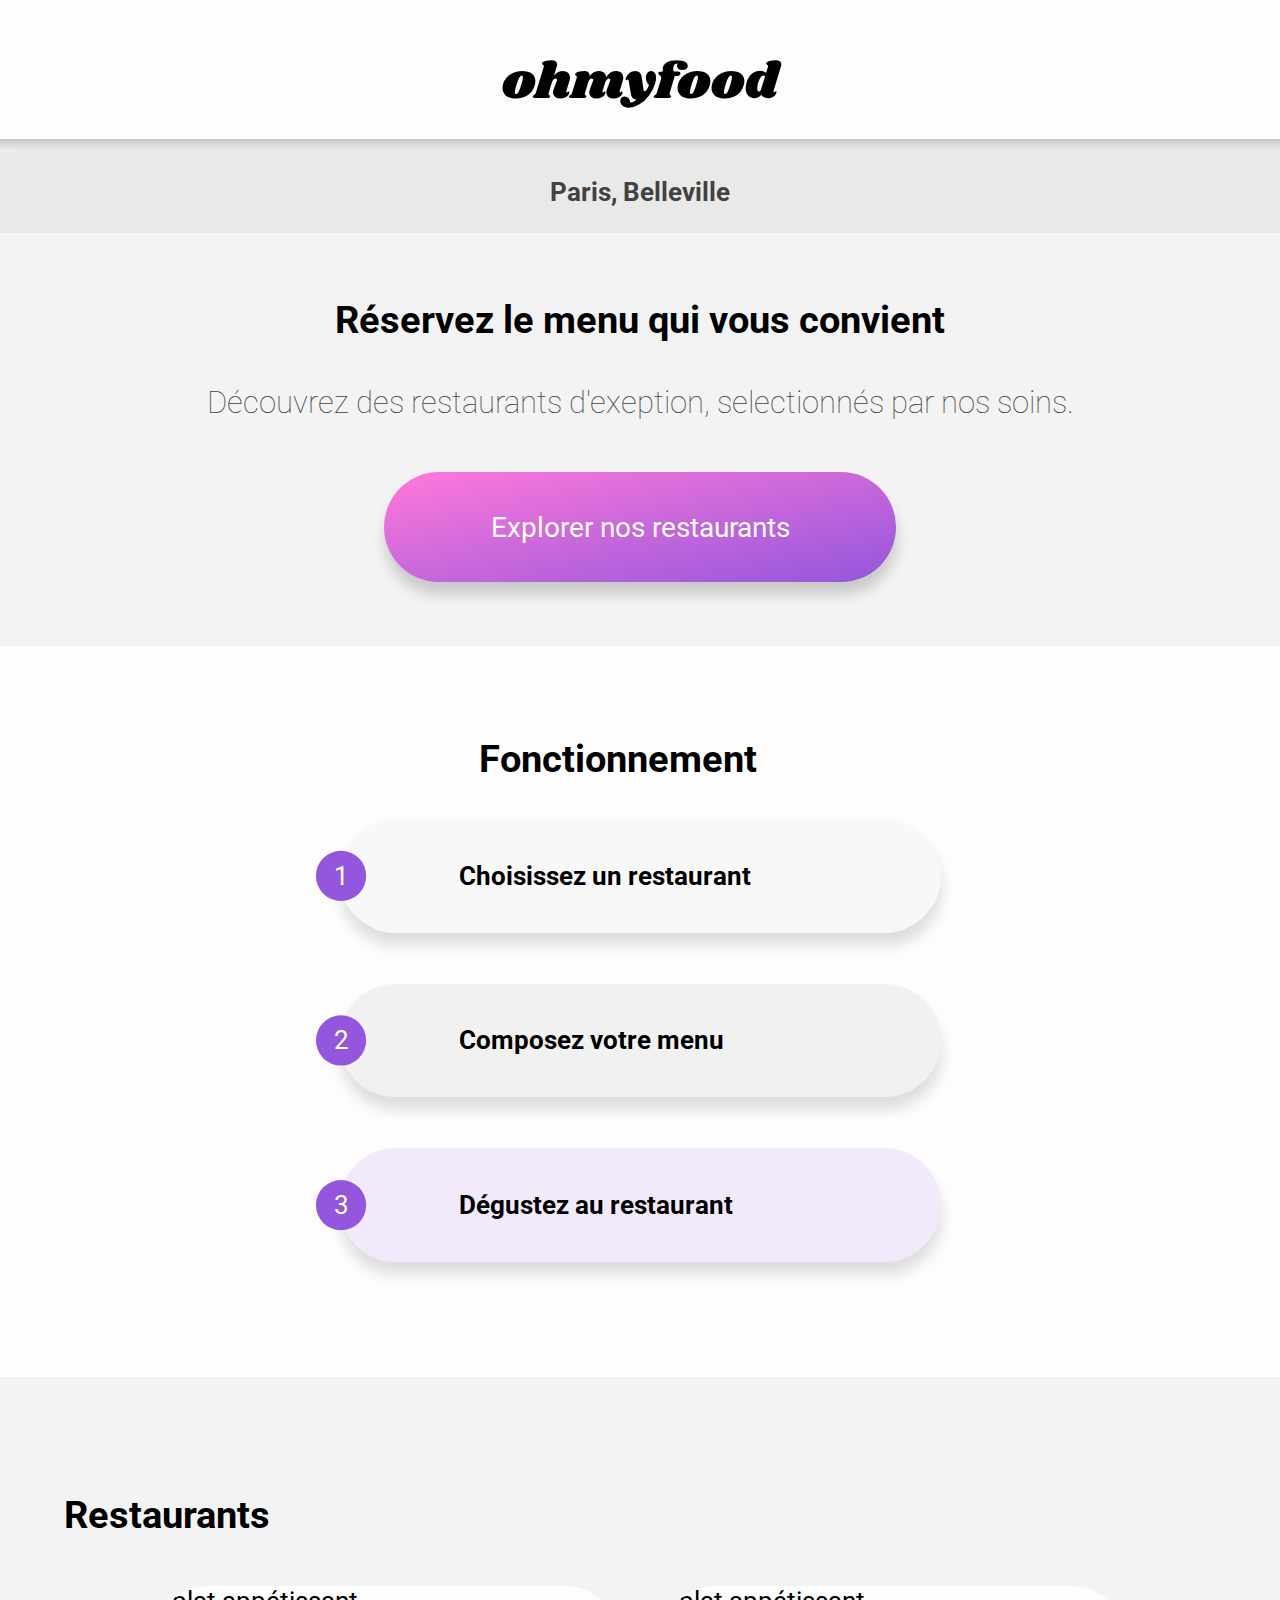
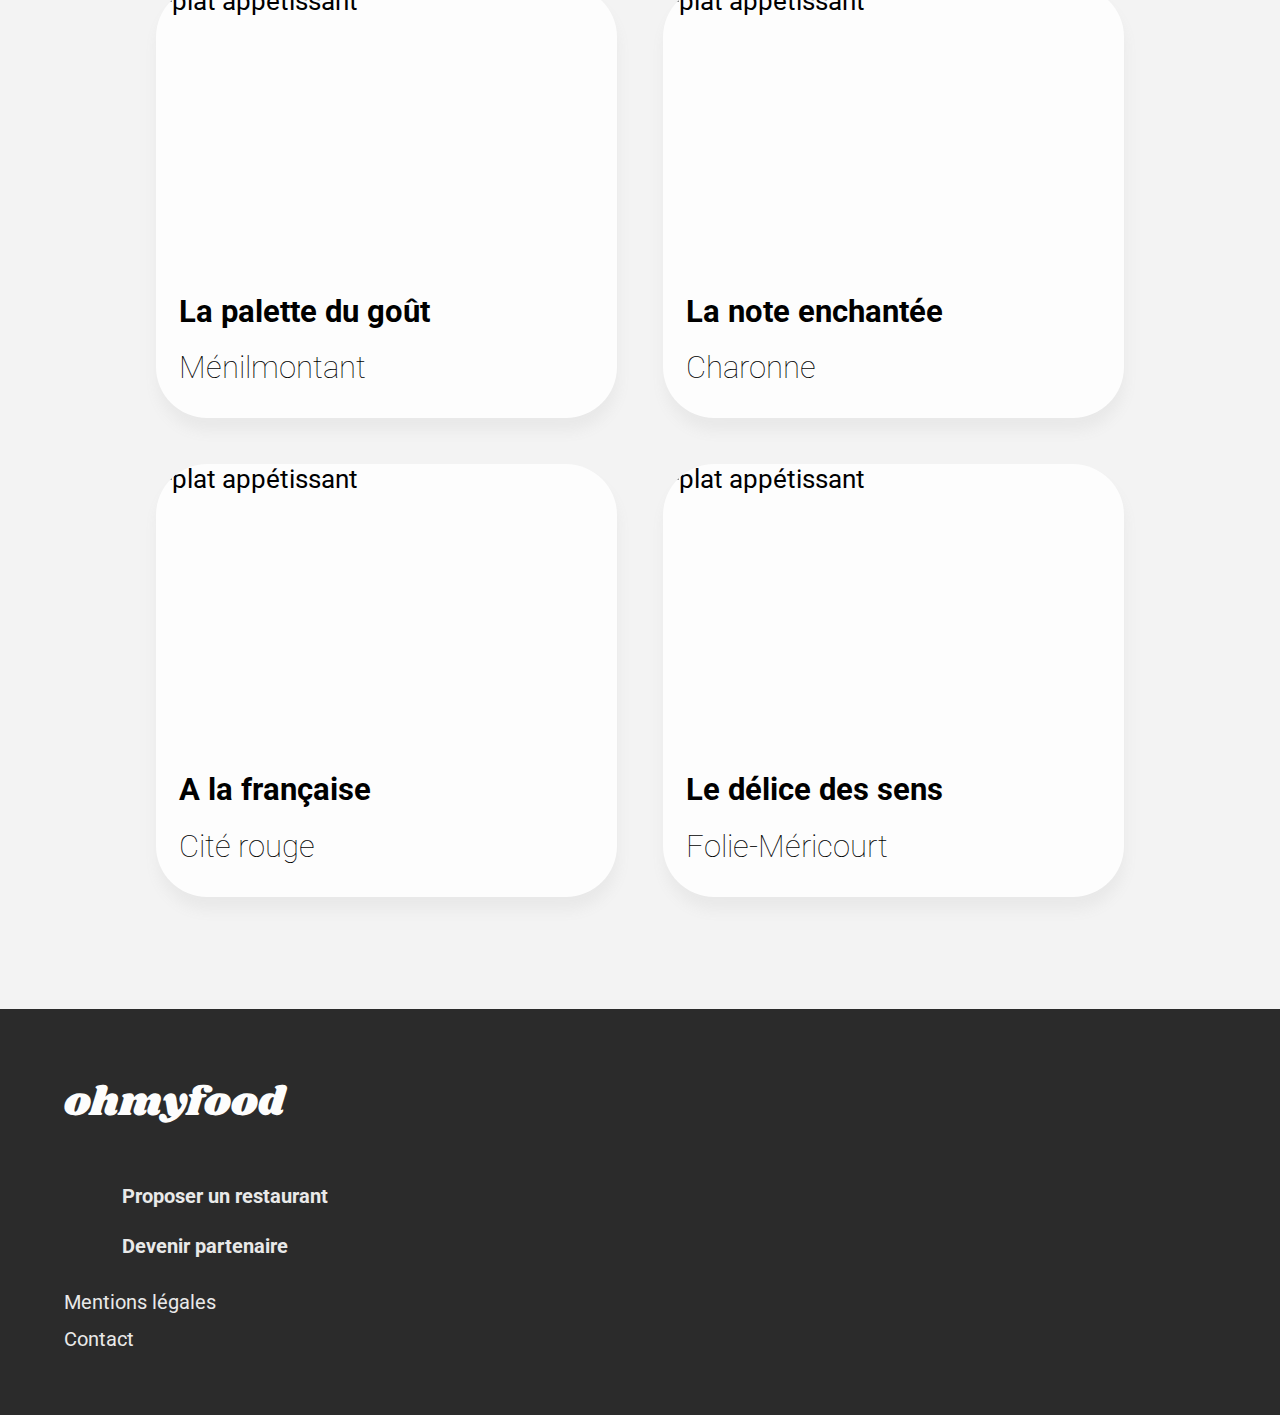
==== commit 5494c2f2: "Animation hover coeur restaurants" ====
--- a/index.html
+++ b/index.html
@@ -7,7 +7,7 @@
     <link rel="preconnect" href="https://fonts.gstatic.com">
     <link href="https://fonts.googleapis.com/css2?family=Shrikhand&display=swap" rel="stylesheet">
     <link rel="preconnect" href="https://fonts.gstatic.com">
-    <link href="https://fonts.googleapis.com/css2?family=Roboto&family=Shrikhand&display=swap" rel="stylesheet">
+    <link href="https://fonts.googleapis.com/css2?family=Roboto:wght@300;500&display=swap" rel="stylesheet">    
     <link rel="stylesheet" href="style.css">
     <script src="https://kit.fontawesome.com/2bb2f2a2a8.js" crossorigin="anonymous"></script>
 
@@ -74,7 +74,7 @@
                         <div class="restaurant__info__nom">La palette du goût</div>
                         <div class="restaurant__info__lieu">Ménilmontant</div>
                     </div>
-                    <i class="far fa-heart"></i>
+                    <div class="restaurant__coeur"><i class="fas fa-heart"></i></div>
                 </div> 
             </a>
 
@@ -85,7 +85,7 @@
                         <div class="restaurant__info__nom">La note enchantée</div>
                         <div class="restaurant__info__lieu">Charonne</div>
                     </div>
-                    <i class="far fa-heart"></i>
+                    <div class="restaurant__coeur"><i class="fas fa-heart"></i></div>             
                 </div> 
             </a>
 
@@ -96,7 +96,7 @@
                         <div class="restaurant__info__nom">A la française</div>
                         <div class="restaurant__info__lieu">Cité rouge</div>
                     </div>
-                    <i class="far fa-heart"></i>
+                    <div class="restaurant__coeur"><i class="fas fa-heart"></i></div>
                 </div> 
             </a>
 
@@ -107,7 +107,9 @@
                         <div class="restaurant__info__nom">Le délice des sens</div>
                         <div class="restaurant__info__lieu">Folie-Méricourt</div>
                     </div>
-                    <i class="far fa-heart"></i>
+                                         
+                    <div class="restaurant__coeur"><i class="fas fa-heart"></i></div>
+                       
                 </div> 
             </a>
          </div>
--- a/style.css
+++ b/style.css
@@ -25,6 +25,11 @@
 html {
   font-size: 4vw;
 }
+@media (min-width: 600px) {
+  html {
+    font-size: 2vw;
+  }
+}
 
 a {
   text-decoration: none;
@@ -38,13 +43,13 @@
 }
 .logo--smallwhite {
   color: #fdfdfd;
-  font-size: 5vw;
+  font-size: 1.6rem;
   text-align: left;
 }
 
 h1 {
   font-family: "Shrikhand", cursive;
-  font-size: 2rem;
+  font-size: 1.8rem;
   text-transform: capitalize;
   font-weight: normal;
 }
@@ -66,7 +71,7 @@
 
 .titre1__description {
   font-size: 1.2rem;
-  font-weight: 100;
+  font-weight: lighter;
   color: #424242;
   text-align: center;
 }
@@ -77,23 +82,23 @@
 }
 
 .fonctionnement__txt {
-  font-size: 4vw;
+  font-size: 1rem;
   font-weight: bold;
 }
 
 .restaurant__info__nom {
-  font-size: 5vw;
+  font-size: 1.2rem;
   font-weight: bold;
 }
 
 .restaurant__info__lieu {
-  font-size: 5vw;
+  font-size: 1.2rem;
   font-weight: 100;
 }
 
 footer p, footer i {
   color: #e9e9e9;
-  font-size: 3vw;
+  font-size: 0.8rem;
 }
 
 .footer__proposer, .footer__devenir {
@@ -106,17 +111,19 @@
   border-style: none none solid none;
   border-color: #99E2D0;
   font-size: 1.1rem;
+  font-weight: 10;
   padding-bottom: 1vw;
   margin-top: 8vw;
 }
 
 .plat__nom {
-  font-size: 1.2rem;
-  font-weight: bolder;
+  font-size: 1.1rem;
+  font-weight: 550;
 }
 
 .plat__ingredients {
-  transition: all 1s 0.3s;
+  font-size: 0.9rem;
+  font-weight: 300;
 }
 
 .plat__prix {
@@ -133,6 +140,13 @@
   box-shadow: 1px 1vw 1vw #cacaca;
   background: linear-gradient(to top left, #9356DC, #FF79DA);
 }
+@media (min-width: 600px) {
+  .btn {
+    width: 40%;
+    margin: 0 30% 5vw 30%;
+    padding: 3vw 0;
+  }
+}
 
 .fonctionnement {
   display: flex;
@@ -146,6 +160,13 @@
   box-shadow: 1px 1vw 1vw #dfdede;
   background-color: #f8f8f8;
 }
+@media (min-width: 600px) {
+  .fonctionnement {
+    width: 50%;
+    padding: 2vw 3%;
+    margin: 2vw auto;
+  }
+}
 .fonctionnement--beige {
   background-color: #f1f1f1;
 }
@@ -166,6 +187,11 @@
   position: relative;
   left: -15.5%;
 }
+@media (min-width: 600px) {
+  .fonctionnement__numero {
+    font-size: 2vw;
+  }
+}
 .fonctionnement i {
   font-size: 5vw;
   color: #757575;
@@ -173,6 +199,11 @@
   position: relative;
   left: -15.5%;
 }
+@media (min-width: 600px) {
+  .fonctionnement i {
+    font-size: 3vw;
+  }
+}
 .fonctionnement__txt {
   margin: 0 0 0 4%;
   position: relative;
@@ -182,17 +213,29 @@
 .restaurant {
   display: flex;
   flex-direction: column;
+  width: 100%;
   margin: 3vw 0;
   border-radius: 4vw;
   box-shadow: 1px 1vw 1vw #e9e9e9;
   background-color: #fdfdfd;
   cursor: pointer;
 }
+@media (min-width: 600px) {
+  .restaurant {
+    width: 40%;
+    margin: 2%;
+  }
+}
 .restaurant__image {
   object-fit: cover;
   object-position: center;
   border-radius: 4vw 4vw 0 0;
   height: 45vw;
+}
+@media (min-width: 600px) {
+  .restaurant__image {
+    height: 20vw;
+  }
 }
 .restaurant__footer {
   display: flex;
@@ -214,9 +257,9 @@
   overflow: hidden;
   white-space: nowrap;
   text-overflow: ellipsis;
-  background-color: #fdfdfd;
+  background-color: white;
   border-radius: 4vw;
-  box-shadow: 1px 1vw 1vw #dadada;
+  box-shadow: 1px 1vw 2vw 1.5vw #ebebeb;
   animation: apparition 0.8s ease-out 0.5s backwards;
 }
 .plat--1 {
@@ -332,12 +375,17 @@
   margin-right: 2%;
   width: 5%;
 }
+@media (min-width: 600px) {
+  footer i {
+    margin-right: 0;
+  }
+}
 
 .logo--smallwhite {
   margin-bottom: 3vw;
 }
 
-.footer__proposer, .footer__devenir, .footer__contact {
+.footer__proposer, .footer__devenir {
   display: flex;
   margin: 1vw 0;
 }
@@ -351,12 +399,22 @@
   background-color: #e9e9e9;
   box-shadow: 10px 10px 10px black;
 }
+@media (min-width: 600px) {
+  .lieu {
+    padding: 2vw;
+  }
+}
 
 .presentation {
   background-color: #f3f3f3;
   padding-bottom: 6vw;
   padding: 5vw 0;
 }
+@media (min-width: 600px) {
+  .presentation {
+    padding: 0;
+  }
+}
 
 .titre1__principal {
   padding: 5vw 15% 2vw 15%;
@@ -370,9 +428,19 @@
   padding: 12vw 8%;
   background-color: #fdfdfd;
 }
+@media (min-width: 600px) {
+  .fonctionnements__bloc {
+    padding: 7vw 8%;
+  }
+}
 
 .fonctionnements__bloc .titre1 {
   margin: 0 0 4vw 0;
+}
+@media (min-width: 600px) {
+  .fonctionnements__bloc .titre1 {
+    margin: 0 35% 1vw 35%;
+  }
 }
 
 .fonctionnements__liste {
@@ -386,6 +454,11 @@
   padding: 13vw 5%;
   background-color: #f3f3f3;
 }
+@media (min-width: 600px) {
+  .restaurants__bloc {
+    padding: 7vw 5%;
+  }
+}
 
 .restaurants__bloc .titre1 {
   margin: 2vw 0;
@@ -397,13 +470,30 @@
   justify-content: center;
   align-items: center;
 }
+@media (min-width: 600px) {
+  .restaurants__liste {
+    flex-direction: row;
+    flex-wrap: wrap;
+  }
+}
 
 .restaurant__info__nom {
   margin: 1.5vw 0;
 }
 
-.restaurant i {
+.restaurant__coeur i {
   font-size: 5vw;
+  color: black;
+  font-weight: 100;
+}
+@media (min-width: 600px) {
+  .restaurant__coeur i {
+    font-size: 3vw;
+  }
+}
+.restaurant__coeur i:hover {
+  color: #9356DC;
+  font-weight: 900;
 }
 
 .menu__image {
@@ -415,7 +505,7 @@
 .menu {
   padding: 0 5%;
   border-radius: 12vw 12vw 0 0;
-  background-color: #e9e9e9;
+  background-color: #fafafa;
   position: relative;
   bottom: 13vw;
 }
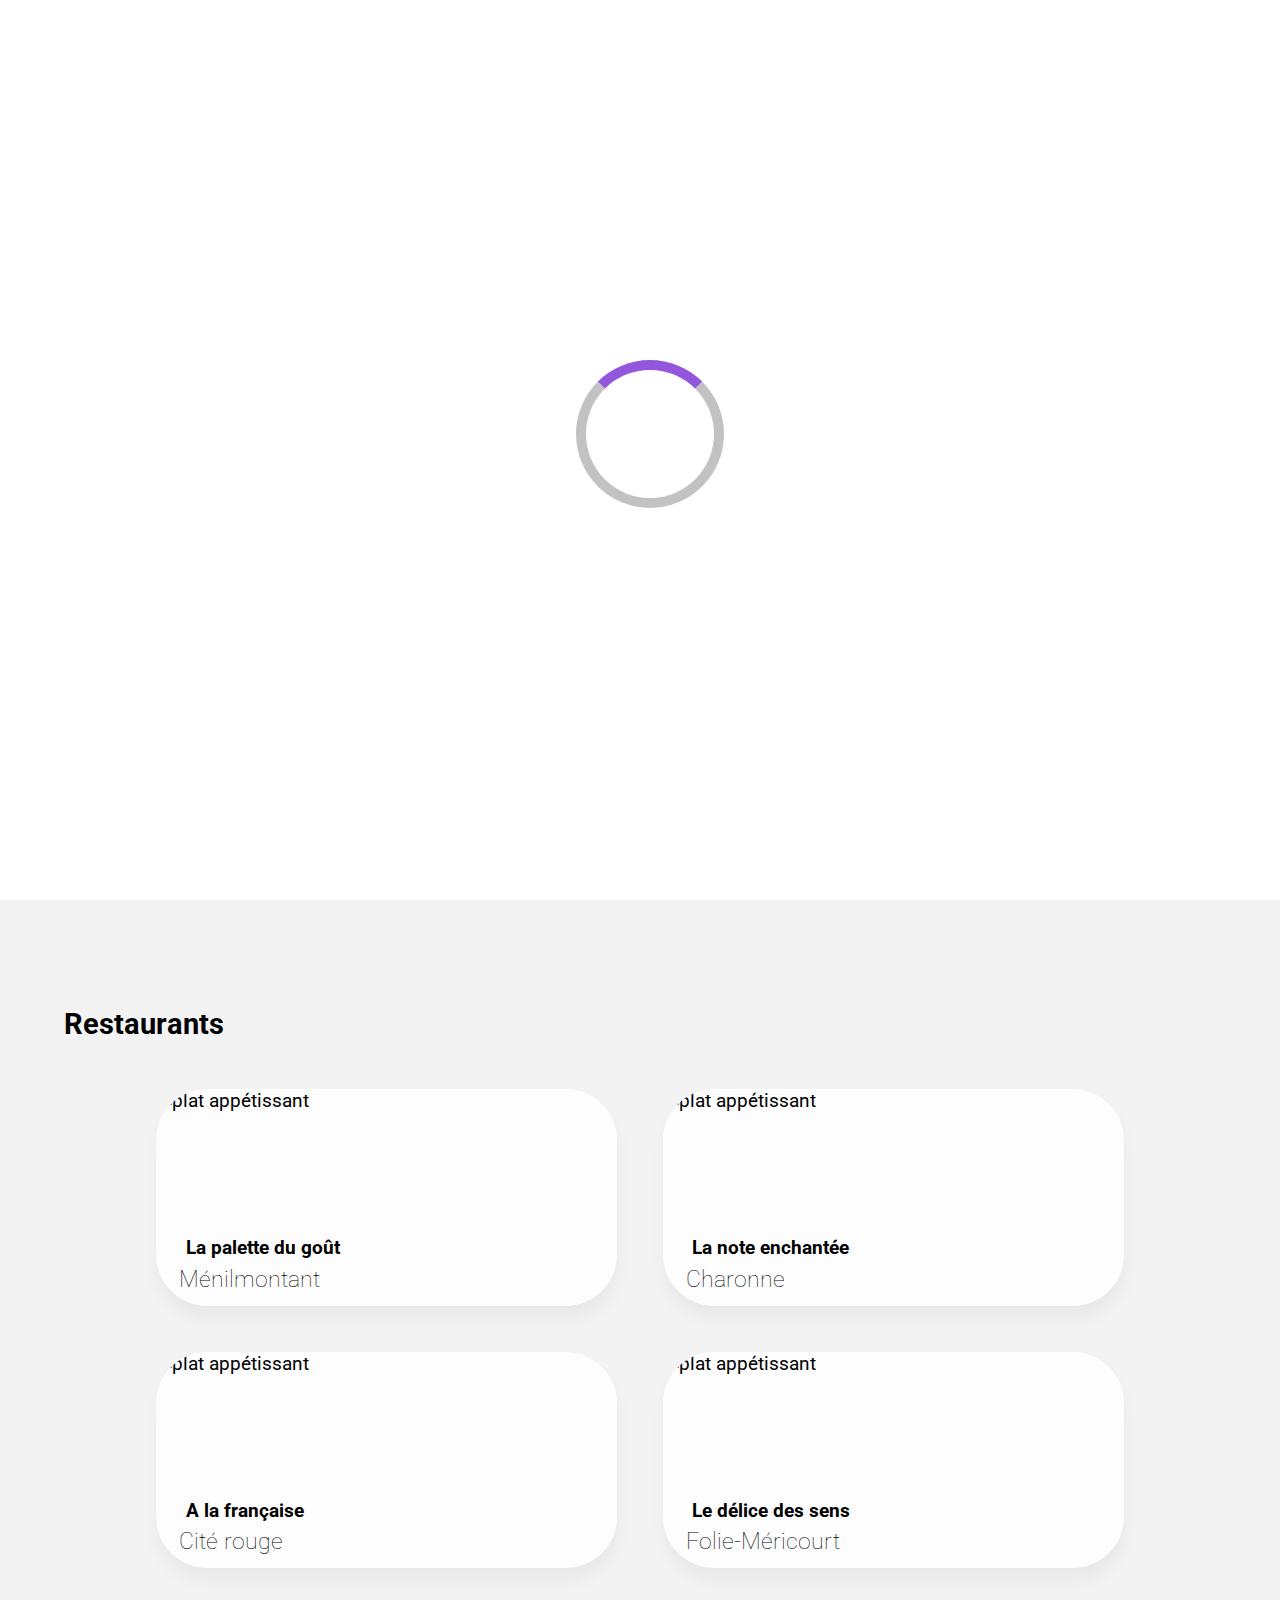
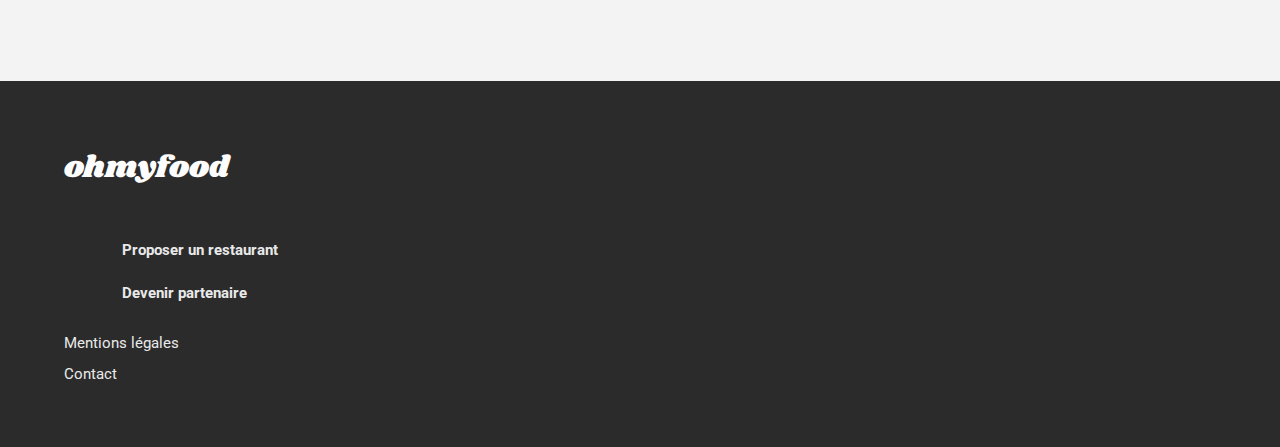
==== commit 7123f1b4: "Suppression capitalize titre restaurant" ====
--- a/index.html
+++ b/index.html
@@ -16,6 +16,9 @@
 <body>
 
     <!-- ACCUEIL -->
+    <div class="loader__fond">
+        <div class="loader"></div>
+    </div>
     <header>
         <div class="logo">ohmyfood</div>
     </header>
@@ -29,8 +32,11 @@
 
     <div class="presentation">
         <div class="titre1 titre1__principal">Réservez le menu qui vous convient</div>
-        <div class="titre1__description">Découvrez des restaurants d'exeption, selectionnés par nos soins.</div>
-        <button class="btn">Explorer nos restaurants</button>
+        <div class="titre1__description">Découvrez des restaurants d'exception, selectionnés par nos soins.</div>
+        <div class="cadre__btn">
+            <button class="btn">Explorer nos restaurants</button>
+            <div class="btn--hover"></div>
+        </div>
     </div>
 
 
@@ -74,7 +80,10 @@
                         <div class="restaurant__info__nom">La palette du goût</div>
                         <div class="restaurant__info__lieu">Ménilmontant</div>
                     </div>
-                    <div class="restaurant__coeur"><i class="fas fa-heart"></i></div>
+                    <div class="restaurant__coeur">
+                        <div class="coeur--creux"><i class="fas fa-heart"></i></div>
+                        <div class="coeur--plein"><i class="fas fa-heart"></i></div>
+                    </div>
                 </div> 
             </a>
 
@@ -85,7 +94,10 @@
                         <div class="restaurant__info__nom">La note enchantée</div>
                         <div class="restaurant__info__lieu">Charonne</div>
                     </div>
-                    <div class="restaurant__coeur"><i class="fas fa-heart"></i></div>             
+                    <div class="restaurant__coeur">
+                        <div class="coeur--creux"><i class="fas fa-heart"></i></div>
+                        <div class="coeur--plein"><i class="fas fa-heart"></i></div>
+                    </div>
                 </div> 
             </a>
 
@@ -96,7 +108,10 @@
                         <div class="restaurant__info__nom">A la française</div>
                         <div class="restaurant__info__lieu">Cité rouge</div>
                     </div>
-                    <div class="restaurant__coeur"><i class="fas fa-heart"></i></div>
+                    <div class="restaurant__coeur">
+                        <div class="coeur--creux"><i class="fas fa-heart"></i></div>
+                        <div class="coeur--plein"><i class="fas fa-heart"></i></div>
+                    </div>
                 </div> 
             </a>
 
@@ -108,7 +123,10 @@
                         <div class="restaurant__info__lieu">Folie-Méricourt</div>
                     </div>
                                          
-                    <div class="restaurant__coeur"><i class="fas fa-heart"></i></div>
+                    <div class="restaurant__coeur">
+                        <div class="coeur--creux"><i class="fas fa-heart"></i></div>
+                        <div class="coeur--plein"><i class="fas fa-heart"></i></div>
+                    </div>
                        
                 </div> 
             </a>
--- a/style.css
+++ b/style.css
@@ -15,7 +15,7 @@
 }
 
 body {
-  background-color: #e9e9e9;
+  background-color: #fafafa;
 }
 
 * {
@@ -25,9 +25,9 @@
 html {
   font-size: 4vw;
 }
-@media (min-width: 600px) {
+@media (min-width: 800px) {
   html {
-    font-size: 2vw;
+    font-size: 1.5vw;
   }
 }
 
@@ -50,7 +50,7 @@
 h1 {
   font-family: "Shrikhand", cursive;
   font-size: 1.8rem;
-  text-transform: capitalize;
+  text-transform: none;
   font-weight: normal;
 }
 
@@ -89,6 +89,11 @@
 .restaurant__info__nom {
   font-size: 1.2rem;
   font-weight: bold;
+}
+@media (min-width: 800px) {
+  .restaurant__info__nom {
+    font-size: 1rem;
+  }
 }
 
 .restaurant__info__lieu {
@@ -130,22 +135,74 @@
   font-weight: bolder;
 }
 
+.cadre__btn {
+  position: relative;
+  width: 63%;
+  height: 13vw;
+  margin: 9vw 20% 13vw 20%;
+  cursor: pointer;
+}
+@media (min-width: 800px) {
+  .cadre__btn {
+    width: 40%;
+    margin: 0 auto;
+  }
+}
+.cadre__btn:hover .btn {
+  box-shadow: 2px 2vw 2vw #cacaca;
+}
+.cadre__btn:hover .btn--hover {
+  opacity: 0.1;
+}
+
 .btn {
-  width: 60%;
-  align-items: center;
-  margin: 3vw 20% 10vw 20%;
-  padding: 3.8vw 3%;
+  padding: 3.8vw 5.5vw;
+  width: 100%;
+  position: absolute;
+  top: 0;
+  right: 0;
+  left: 0;
+  bottom: 0;
   border-radius: 10vw;
   border-style: none;
   box-shadow: 1px 1vw 1vw #cacaca;
+  cursor: pointer;
+  transition: box-shadow 0.3s ease-in-out;
   background: linear-gradient(to top left, #9356DC, #FF79DA);
 }
-@media (min-width: 600px) {
+@media (min-width: 800px) {
   .btn {
+    margin: 0 0 5vw 0;
+    padding: 3vw 0;
+  }
+}
+
+.btn--hover {
+  background-color: white;
+  border-radius: 10vw;
+  position: absolute;
+  top: 0;
+  right: 0;
+  left: 0;
+  bottom: 0;
+  opacity: 0;
+  transition: opacity 0.3s;
+}
+
+.cadre__btn--restaurant {
+  bottom: 10vw;
+  margin-bottom: 5vw;
+  margin-top: 4vw;
+}
+@media (min-width: 800px) {
+  .cadre__btn--restaurant {
     width: 40%;
-    margin: 0 30% 5vw 30%;
-    padding: 3vw 0;
-  }
+    bottom: 5vw;
+  }
+}
+
+.btn--restaurant {
+  width: 100%;
 }
 
 .fonctionnement {
@@ -160,9 +217,9 @@
   box-shadow: 1px 1vw 1vw #dfdede;
   background-color: #f8f8f8;
 }
-@media (min-width: 600px) {
+@media (min-width: 800px) {
   .fonctionnement {
-    width: 50%;
+    width: 25%;
     padding: 2vw 3%;
     margin: 2vw auto;
   }
@@ -187,7 +244,7 @@
   position: relative;
   left: -15.5%;
 }
-@media (min-width: 600px) {
+@media (min-width: 800px) {
   .fonctionnement__numero {
     font-size: 2vw;
   }
@@ -199,7 +256,7 @@
   position: relative;
   left: -15.5%;
 }
-@media (min-width: 600px) {
+@media (min-width: 800px) {
   .fonctionnement i {
     font-size: 3vw;
   }
@@ -219,8 +276,12 @@
   box-shadow: 1px 1vw 1vw #e9e9e9;
   background-color: #fdfdfd;
   cursor: pointer;
-}
-@media (min-width: 600px) {
+  transition: box-shadow 0.3s ease-in-out;
+}
+.restaurant:hover {
+  box-shadow: 2px 2vw 2vw #cacaca;
+}
+@media (min-width: 800px) {
   .restaurant {
     width: 40%;
     margin: 2%;
@@ -232,9 +293,9 @@
   border-radius: 4vw 4vw 0 0;
   height: 45vw;
 }
-@media (min-width: 600px) {
+@media (min-width: 800px) {
   .restaurant__image {
-    height: 20vw;
+    height: 10vw;
   }
 }
 .restaurant__footer {
@@ -244,11 +305,72 @@
   align-items: center;
   padding: 2.5vw 5%;
 }
+@media (min-width: 800px) {
+  .restaurant__footer {
+    padding: 1vw 5%;
+  }
+}
+.restaurant__info__nom {
+  margin: 1.5vw 0;
+}
+@media (min-width: 800px) {
+  .restaurant__info__nom {
+    margin: 0.5vw;
+  }
+}
+
+.restaurant__coeur {
+  width: 10%;
+  position: relative;
+}
+
+.coeur--creux i {
+  font-size: 5vw;
+  color: black;
+  font-weight: 100;
+  z-index: 1;
+  transition: opacity 0.5s ease-in-out;
+  position: absolute;
+  top: 0;
+  right: 0;
+  bottom: 0;
+  left: 0;
+}
+@media (min-width: 800px) {
+  .coeur--creux i {
+    font-size: 3vw;
+  }
+}
+
+.coeur--plein i {
+  background-color: blue;
+  font-size: 5vw;
+  color: #9356DC;
+  font-weight: 900;
+  opacity: 0;
+  z-index: 2;
+  transition: opacity 0.5s ease-in-out;
+  position: absolute;
+  top: 0;
+  right: 0;
+  bottom: 0;
+  left: 0;
+}
+@media (min-width: 800px) {
+  .coeur--plein i {
+    font-size: 3vw;
+  }
+}
+.coeur--plein i:hover {
+  opacity: 1;
+}
+.coeur--plein i:hover .coeur--creux i {
+  transform: scale(3);
+}
 
 .plat {
   display: flex;
   flex-direction: row;
-  justify-content: unsafe;
   align-items: center;
   width: 100%;
   margin: 4vw 0;
@@ -262,6 +384,15 @@
   box-shadow: 1px 1vw 2vw 1.5vw #ebebeb;
   animation: apparition 0.8s ease-out 0.5s backwards;
 }
+@media (min-width: 800px) {
+  .plat {
+    flex-direction: column;
+    width: 80%;
+    margin: 5%;
+    padding: 0;
+    border-radius: 2vw;
+  }
+}
 .plat--1 {
   animation-delay: 0.1s;
 }
@@ -296,43 +427,74 @@
   width: 80%;
   padding: 4% 0;
   white-space: nowrap;
+  overflow: hidden;
   text-overflow: ellipsis;
-  transition: all 1s 0.3s;
+  transition: width 1s 0.3s ease-in-out;
+}
+@media (min-width: 800px) {
+  .plat__info {
+    padding: 0;
+  }
 }
 .plat__ingredients {
   white-space: nowrap;
   overflow: hidden;
   text-overflow: ellipsis;
-  transition: all 1s 3s;
 }
 .plat__nom {
   white-space: nowrap;
+  overflow: hidden;
+  text-overflow: ellipsis;
+}
+@media (min-width: 800px) {
+  .plat__nom {
+    margin: 0.5vw 0;
+  }
 }
 .plat__prix {
   text-align: center;
   position: relative;
   top: 3vw;
-  left: 7vw;
-  padding: 0 2% 0 0;
+  left: 5vw;
+  padding: 0 2% 0 1vh;
   width: 10vw;
-  transform: translateX(0);
-  transition: all 1s 0.3s;
+  transition: transform 1s 0.3s ease-in-out;
+}
+@media (min-width: 800px) {
+  .plat__prix {
+    margin: 0.5vw 0;
+    padding: 0;
+    top: 0;
+    left: 35%;
+    padding: 0;
+  }
 }
 .plat__ok {
   background-color: #99E2D0;
   width: 0;
-  transform: translateX(0);
-  transition: all 1s 0.3s;
   text-align: center;
   position: relative;
   left: 7vw;
+  transform: translateX(0);
+  transition: all 1s 0.3s ease-in-out;
+}
+@media (min-width: 800px) {
+  .plat__ok {
+    display: none;
+  }
 }
 .plat i {
   font-size: 1.5rem;
   color: #fdfdfd;
   padding: 5.7vw 0;
   transform: rotate(360deg);
-  transition: all 1s 0.3s;
+  transition: transform 1s 0.3s ease-in-out;
+}
+@media (min-width: 800px) {
+  .plat i {
+    padding: 0;
+    display: none;
+  }
 }
 .plat:hover i {
   transform: rotate(0deg);
@@ -340,16 +502,27 @@
 .plat:hover .plat__ok, .plat:hover .plat__prix {
   transform: translateX(-7vw);
 }
+@media (min-width: 800px) {
+  .plat:hover .plat__ok, .plat:hover .plat__prix {
+    transform: translateX(0);
+  }
+}
 .plat:hover .plat__ok {
   width: 20%;
+  transform: translateX(-7vw);
+}
+@media (min-width: 800px) {
+  .plat:hover .plat__ok {
+    width: 0;
+  }
 }
 .plat:hover .plat__info {
   width: 67%;
 }
-.plat:hover .plat__ingredients {
-  white-space: nowrap;
-  overflow: hidden;
-  text-overflow: ellipsis;
+@media (min-width: 800px) {
+  .plat:hover .plat__info {
+    width: 80%;
+  }
 }
 
 header {
@@ -375,7 +548,7 @@
   margin-right: 2%;
   width: 5%;
 }
-@media (min-width: 600px) {
+@media (min-width: 800px) {
   footer i {
     margin-right: 0;
   }
@@ -394,12 +567,70 @@
   margin: 1.5vw 0 1vw 0;
 }
 
+.loader__fond {
+  position: absolute;
+  top: 0;
+  right: 0;
+  bottom: 0;
+  left: 0;
+  background-color: white;
+  z-index: 5;
+  animation: fond 1s linear 1 forwards;
+}
+
+@keyframes fond {
+  0% {
+    opacity: 1;
+  }
+  98% {
+    opacity: 1;
+  }
+  99% {
+    opacity: 1;
+    z-index: 5;
+  }
+  100% {
+    opacity: 0;
+    z-index: -1;
+  }
+}
+.loader {
+  width: 10vw;
+  height: 10vw;
+  z-index: 5;
+  border-radius: 50%;
+  border-top: #9356DC;
+  border-left: #c2c2c2;
+  border-right: #c2c2c2;
+  border-bottom: #c2c2c2;
+  border-width: 10px;
+  border-style: solid;
+  position: absolute;
+  top: 40%;
+  left: 45%;
+  animation: rotation 1s linear 1 forwards;
+}
+
+@keyframes rotation {
+  0% {
+    transform: rotate(0turn);
+  }
+  99% {
+    transform: rotate(1turn);
+    opacity: 1;
+    z-index: 5;
+  }
+  100% {
+    opacity: 0;
+    z-index: -10;
+  }
+}
 .lieu {
   padding: 4vw;
   background-color: #e9e9e9;
   box-shadow: 10px 10px 10px black;
 }
-@media (min-width: 600px) {
+@media (min-width: 800px) {
   .lieu {
     padding: 2vw;
   }
@@ -410,7 +641,7 @@
   padding-bottom: 6vw;
   padding: 5vw 0;
 }
-@media (min-width: 600px) {
+@media (min-width: 800px) {
   .presentation {
     padding: 0;
   }
@@ -428,16 +659,16 @@
   padding: 12vw 8%;
   background-color: #fdfdfd;
 }
-@media (min-width: 600px) {
+@media (min-width: 800px) {
   .fonctionnements__bloc {
-    padding: 7vw 8%;
+    padding: 4vw 3%;
   }
 }
 
 .fonctionnements__bloc .titre1 {
   margin: 0 0 4vw 0;
 }
-@media (min-width: 600px) {
+@media (min-width: 800px) {
   .fonctionnements__bloc .titre1 {
     margin: 0 35% 1vw 35%;
   }
@@ -449,12 +680,18 @@
   justify-content: center;
   align-items: center;
 }
+@media (min-width: 800px) {
+  .fonctionnements__liste {
+    flex-direction: row;
+    justify-content: space-between;
+  }
+}
 
 .restaurants__bloc {
   padding: 13vw 5%;
   background-color: #f3f3f3;
 }
-@media (min-width: 600px) {
+@media (min-width: 800px) {
   .restaurants__bloc {
     padding: 7vw 5%;
   }
@@ -470,58 +707,103 @@
   justify-content: center;
   align-items: center;
 }
-@media (min-width: 600px) {
+@media (min-width: 800px) {
   .restaurants__liste {
     flex-direction: row;
     flex-wrap: wrap;
   }
 }
 
-.restaurant__info__nom {
-  margin: 1.5vw 0;
-}
-
-.restaurant__coeur i {
-  font-size: 5vw;
-  color: black;
-  font-weight: 100;
-}
-@media (min-width: 600px) {
-  .restaurant__coeur i {
-    font-size: 3vw;
-  }
-}
-.restaurant__coeur i:hover {
+.retour__accueil {
+  position: absolute;
+  top: 5vw;
+  left: 6vw;
   color: #9356DC;
-  font-weight: 900;
-}
-
-.menu__image {
-  object-fit: cover;
-  object-position: center;
+  font-size: 6vw;
+}
+@media (min-width: 800px) {
+  .retour__accueil {
+    font-size: 4vw;
+    top: 3vw;
+  }
+}
+
+.image--la__note__enchantee, .image--a__la__francaise, .image--a__la_palette__du__gout, .image--le__delice__des__sens {
   height: 70vw;
-}
-
-.menu {
+  background-size: cover;
+  background-position: center;
+}
+@media (min-width: 800px) {
+  .image--la__note__enchantee, .image--a__la__francaise, .image--a__la_palette__du__gout, .image--le__delice__des__sens {
+    height: 40vw;
+  }
+}
+
+.image--la__note__enchantee {
+  background-image: url(images/2.jpg);
+}
+
+.image--a__la__francaise {
+  background-image: url(images/3.jpg);
+}
+
+.image--a__la_palette__du__gout {
+  background-image: url(images/1.jpg);
+}
+
+.image--le__delice__des__sens {
+  background-image: url(images/4.jpg);
+}
+
+article {
   padding: 0 5%;
   border-radius: 12vw 12vw 0 0;
   background-color: #fafafa;
   position: relative;
   bottom: 13vw;
 }
-.menu__header {
+
+.article__header {
   display: flex;
   justify-content: space-between;
   align-items: center;
   padding: 7.5vw 0;
 }
-.menu__header i {
-  padding-right: 6%;
+@media (min-width: 800px) {
+  .article__header {
+    padding: 5vw 0 0 0;
+  }
+}
+
+.restaurant__coeur--page {
+  bottom: 3vw;
+}
+@media (min-width: 800px) {
+  .restaurant__coeur--page {
+    bottom: 1vw;
+  }
+}
+.restaurant__coeur--page i {
   font-size: 6.5vw;
 }
-
-.btn {
-  background-color: yellow;
+@media (min-width: 800px) {
+  .restaurant__coeur--page i {
+    font-size: 4vw;
+  }
+}
+
+.menu {
+  display: flex;
+  flex-direction: column;
+  justify-content: space-between;
+}
+@media (min-width: 800px) {
+  .menu {
+    flex-direction: row;
+  }
+  .menu .entrees, .menu .plats, .menu .desserts {
+    width: 100%;
+  }
 }
 
 /*# sourceMappingURL=style.css.map */
